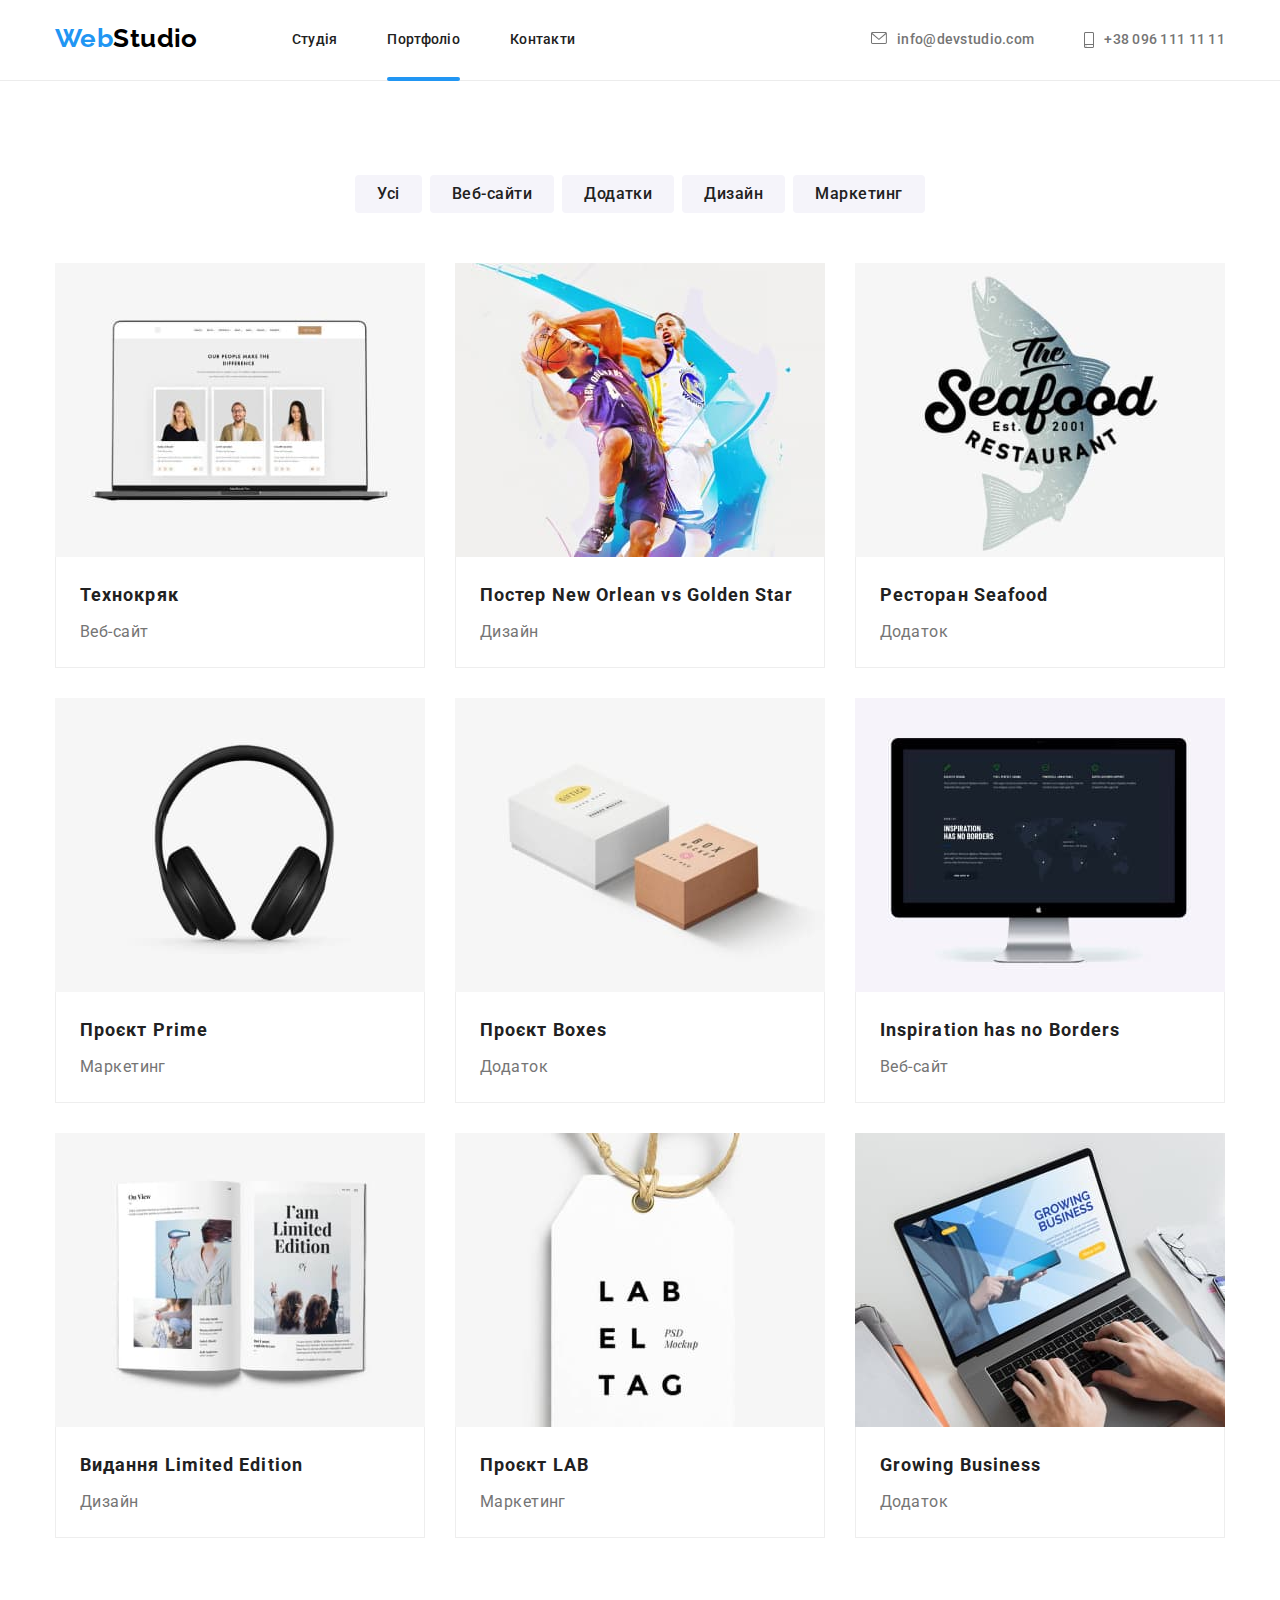
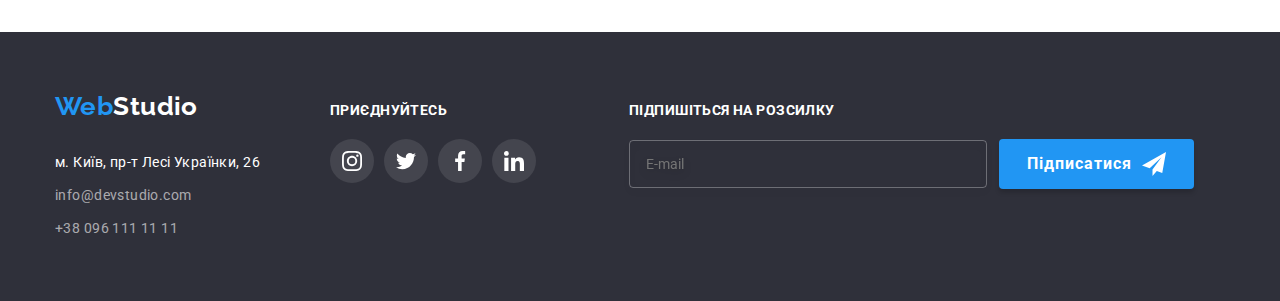
==== portfolio.html @ 13c7e6a7 "clone files from previous homework" ====
<!DOCTYPE html>
<html lang="uk">

<head>
	<meta charset="UTF-8" />
	<meta http-equiv="X-UA-Compatible" content="IE=edge" />
	<meta name="viewport" content="width=device-width, initial-scale=1.0" />
	<title>Портфоліо</title>
	<link rel="stylesheet" href="./css/main.min.css" />
</head>

<body>
	<header class="header__section">
		<div class="conteiner header__conteiner">
			<nav class="header__nav">
				<a class="logo" href="./index.html">Web<span class="logo--black">Studio</span></a>
				<ul class="header__menu">
					<li class="header__item"><a class="link header__link" href="./index.html">Студія</a></li>
					<li class="header__item"><a class="link header__link current" href="./portfolio.html">Портфоліо</a>
					</li>
					<li class="header__item"><a class="link header__link" href="">Контакти</a></li>
				</ul>
			</nav>
			<ul class="contacts">
				<li class="contacts__item">
					<a href="mailto:info@devstudio.com" class="link contacts__link">
						<svg class="contacts__icons" width="16" height="12">
							<use href="./images/icons.svg#mail"></use>
						</svg>
						<span>info@devstudio.com</span>
					</a>
				</li>
				<li class="contacts__item">
					<a href="tel:+380961111111" class="link contacts__link">
						<svg class="contacts__icons" width="10" height="16">
							<use href="./images/icons.svg#smartphone"></use>
						</svg>
						<span>+38 096 111 11 11</span>
					</a>
				</li>
			</ul>
		</div>
	</header>
	<main>
		<section class="section projects__section">
			<div class="conteiner">
				<h1 class="visually-hidden">Наші проєкти</h1>
				<ul class="projects__filter">
					<li><button class="projects__button" type="button">Усі</button></li>
					<li><button class="projects__button" type="button">Веб-сайти</button></li>
					<li><button class="projects__button" type="button">Додатки</button></li>
					<li><button class="projects__button" type="button">Дизайн</button></li>
					<li><button class="projects__button" type="button">Маркетинг</button></li>
				</ul>
				<ul class="projects__list">
					<Li class="projects__item">
						<a href="" class="link">
							<div class="projects__wrapper">
								<img src="./images/project1-s.jpg" alt="Технокряк" width="370">
								<p class="projects__description">
									Ресурс пропонує комплексні пропозиції з різним рівнем функціоналу та сервісів. Все
									це дозволить відвідувачу отримати
									вичерпні відомості про компанію чи приватну особу.
								</p>
							</div>
							<div class="projects__name">
								<h2 class="projects__header link">Технокряк</h2>
								<p class="projects__desc">
									Веб-сайт
								</p>
							</div>
						</a>
					</Li>
					<Li class="projects__item">
						<a href="" class="link">
							<div class="projects__wrapper">
								<img src="./images/project2-s.jpg" alt="Постер New Orlean vs Golden Star" width="370">
								<p class="projects__description">
									Ресурс пропонує комплексні пропозиції з різним рівнем функціоналу та сервісів. Все
									це дозволить відвідувачу отримати
									вичерпні відомості про компанію чи приватну особу.
								</p>
							</div>
							<div class="projects__name">
								<h2 class="projects__header link" lang="en-UA">Постер New Orlean vs Golden Star</h2>
								<p class="projects__desc">
									Дизайн
								</p>
							</div>
						</a>
					</Li>
					<Li class="projects__item">
						<a href="" class="link">
							<div class="projects__wrapper">
								<img src="./images/project3-s.jpg" alt="Ресторан Seafood" width="370">
								<p class="projects__description">
									Ресурс пропонує комплексні пропозиції з різним рівнем функціоналу та сервісів. Все
									це дозволить відвідувачу отримати
									вичерпні відомості про компанію чи приватну особу.
								</p>
							</div>

							<div class="projects__name">
								<h2 class="projects__header link" lang="en-UA">Ресторан Seafood</h2>
								<p class="projects__desc">
									Додаток
								</p>
							</div>
						</a>
					</Li>
					<Li class="projects__item">
						<a href="" class="link">
							<div class="projects__wrapper">
								<img src="./images/project4-s.jpg" alt="Проєкт Prime" width="370">
								<p class="projects__description">
									Ресурс пропонує комплексні пропозиції з різним рівнем функціоналу та сервісів. Все
									це дозволить відвідувачу отримати
									вичерпні відомості про компанію чи приватну особу.
								</p>
							</div>

							<div class="projects__name">
								<h2 class="projects__header link" lang="en-UA">Проєкт Prime</h2>
								<p class="projects__desc">
									Маркетинг
								</p>
							</div>
						</a>
					</Li>
					<Li class="projects__item">
						<a href="" class="link">
							<div class="projects__wrapper">
								<img src="./images/project5-s.jpg" alt="Проєкт Boxes" width="370">
								<p class="projects__description">
									Ресурс пропонує комплексні пропозиції з різним рівнем функціоналу та сервісів. Все
									це дозволить відвідувачу отримати
									вичерпні відомості про компанію чи приватну особу.
								</p>
							</div>

							<div class="projects__name">
								<h2 class="projects__header link" lang="en-UA">Проєкт Boxes</h2>
								<p class="projects__desc">
									Додаток
								</p>
							</div>
						</a>
					</Li>
					<Li class="projects__item">
						<a href="" class="link">
							<div class="projects__wrapper">
								<img src="./images/project6-s.jpg" alt="Inspiration has no Borders" width="370">
								<p class="projects__description">
									Ресурс пропонує комплексні пропозиції з різним рівнем функціоналу та сервісів. Все
									це дозволить відвідувачу отримати
									вичерпні відомості про компанію чи приватну особу.
								</p>
							</div>

							<div class="projects__name">
								<h2 class="projects__header link" lang="en">Inspiration has no Borders</h2>
								<p class="projects__desc">
									Веб-сайт
								</p>
							</div>
						</a>
					</Li>
					<Li class="projects__item">
						<a href="" class="link">
							<div class="projects__wrapper">
								<img src="./images/project7-s.jpg" alt="Видання Limited Edition" width="370">
								<p class="projects__description">
									Ресурс пропонує комплексні пропозиції з різним рівнем функціоналу та сервісів. Все
									це дозволить відвідувачу отримати
									вичерпні відомості про компанію чи приватну особу.
								</p>
							</div>

							<div class="projects__name">
								<h2 class="projects__header link" lang="en-UA">Видання Limited Edition</h2>
								<p class="projects__desc">
									Дизайн
								</p>
							</div>
						</a>
					</Li>
					<Li class="projects__item">
						<a href="" class="link">
							<div class="projects__wrapper">
								<img src="./images/project8-s.jpg" alt="Проєкт LAB" width="370">
								<p class="projects__description">
									Ресурс пропонує комплексні пропозиції з різним рівнем функціоналу та сервісів. Все
									це дозволить відвідувачу отримати
									вичерпні відомості про компанію чи приватну особу.
								</p>
							</div>

							<div class="projects__name">
								<h2 class="projects__header link" lang="en-UA">Проєкт LAB</h2>
								<p class="projects__desc">
									Маркетинг
								</p>
							</div>
						</a>
					</Li>
					<Li class="projects__item">
						<a href="" class="link">
							<div class="projects__wrapper">
								<img src="./images/project9-s.jpg" alt="Growing Business" width="370">
								<p class="projects__description">
									Ресурс пропонує комплексні пропозиції з різним рівнем функціоналу та сервісів. Все
									це дозволить відвідувачу отримати
									вичерпні відомості про компанію чи приватну особу.
								</p>
							</div>

							<div class="projects__name">
								<h2 class="projects__header link" lang="en">Growing Business</h2>
								<p class="projects__desc">
									Додаток
								</p>
							</div>
						</a>
					</Li>
				</ul>
			</div>
		</section>

	</main>
	<footer class="footer__section">
		<div class="conteiner">
			<div class="footer__container">
				<div class="footer__address">
					<a href="./index.html" class="logo">Web<span class="logo--white">Studio</span></a>
					<address class="address">
						<ul class="address__list">
							<li class="address__item">
								<a href="https://goo.gl/maps/99b2hMeerR9oDbkF6" class="link link--white" target="_blank"
									rel="noopener noreferrer">
									м. Київ, пр-т Лесі Українки, 26
								</a>
							</li>
							<li class="address__item"><a href="mailto:info@devstudio.com"
									class="link link--grey">info@devstudio.com</a></li>
							<li class="address__item"><a href="tel:+380961111111" class="link link--grey">+38 096 111
									11 11</a>
							</li>
						</ul>
					</address>
				</div>
				<div class="social">
					<p class="social__title">
						Приєднуйтесь
					</p>
					<ul class="social__list">
						<li>
							<a class="social__links--footer" href="https://www.instagram.com/" target="_blank"
								rel="noopener noreferrer" aria-label="instagram">
								<svg class="social__icons" width="20" height="20">
									<use href="./images/icons.svg#instagram"></use>
								</svg>
							</a>
						</li>
						<li>
							<a class="social__links--footer" href="https://www.twitter.com/" target="_blank"
								rel="noopener noreferrer" aria-label="twitter">
								<svg class="social__icons" width="20" height="20">
									<use href="./images/icons.svg#twitter"></use>
								</svg>
							</a>
						</li>
						<li>
							<a class="social__links--footer" href="https://www.facebook.com/" target="_blank"
								rel="noopener noreferrer" aria-label="facebook">
								<svg class="social__icons" width="20" height="20">
									<use href="./images/icons.svg#facebook"></use>
								</svg>
							</a>
						</li>
						<li>
							<a class="social__links--footer" href="https://www.linkedin.com/" target="_blank"
								rel="noopener noreferrer" aria-label="linkedin">
								<svg class="social__icons" width="20" height="20">
									<use href="./images/icons.svg#linkedin"></use>
								</svg>
							</a>
						</li>
					</ul>
				</div>
				<div class="subscribe">
					<p class="subscribe__tittle">
						Підпишіться на розсилку
					</p>
					<form class="subscribe__form">
						<input class="subscribe__input" type="email" name="footer-mail" id="mail-input"
							placeholder="E-mail">
						<button class="subscribe__button" type="submit">
							Підписатися
							<svg class="subscribe__icon" width="24" height="24">
								<use href="./images/icons.svg#icon-send"></use>
							</svg>
						</button>
					</form>
				</div>
			</div>
		</div>
	</footer>

	<div class="backdrop is-hidden" data-modal>
		<div class="modal">
			<a href="" class="close-button" aria-label="Кнопка Закрити" data-modal-close>
				<svg class="close-icon" width="11px" height="11px">
					<use href="./images/icons.svg#close"></use>
				</svg>
			</a>
			<p class="call-form-header">
				Залиште свої дані, ми вам передзвонимо
			</p>

			<form class="call-form">
				<div class="input-wrap">
					<label class="input-label" for="input-name">Ім'я</label>
					<input class="modal-input" type="text" id="input-name" name="name">
					<svg class="modal-icon" width="18" height="18">
						<use href="./images/icons.svg#icon-m-user"></use>
					</svg>
				</div>
				<div class="input-wrap">
					<label class="input-label" for="input-phone">Телефон</label>
					<input class="modal-input" type="tel" id="input-phone" name="phone">
					<svg class="modal-icon" width="18" height="18">
						<use href="./images/icons.svg#icon-m-phone"></use>
					</svg>
				</div>
				<div class="input-wrap">
					<label class="input-label" for="input-mail">Пошта</label>
					<input class="modal-input" type="email" id="input-mail" name="mail">
					<svg class="modal-icon" width="18" height="18">
						<use href="./images/icons.svg#icon-m-mail"></use>
					</svg>
				</div>
				<label class="input-label" for="text-comment">Коментар</label>
				<textarea class="modal-textarea" id="text-comment" name="comment"
					placeholder="Введіть текст"></textarea>
				<div class="check-wrapper">
					<label for="modal-check" class="check-label">
						<input class="base-checkbox visually-hidden" type="checkbox" name="modal-check"
							id="modal-check">
						<span class="new-checkbox">
							<svg class="checkbox-icon" width="11" height="8">
								<use href="./images/icons.svg#icon-m-check"></use>
							</svg>
						</span>
						<span class="text-agree">Погоджуюся з розсилкою та приймаю</span>
					</label>
					<a href="#" class="link-to-agreement">Умови договору</a>
				</div>
				<div class="button-wrapper">
					<button class="modal-button" type="submit">Відправити</button>
				</div>
			</form>
		</div>
	</div>
</body>

</html>
---- css/main.min.css ----
@import"https://fonts.googleapis.com/css2?family=Raleway:wght@700&family=Roboto:wght@400;500;700;900&display=swap";:root{--primary-text-color: #757575;--headers-text-color: #212121;--accent-color: #2196f3;--primary-white-color: #ffffff;--back-color: #2f303a;--icon-color: #afb1b8;--animation: cubic-bezier(0.4, 0, 0.2, 1)}/*! modern-normalize v1.1.0 | MIT License | https://github.com/sindresorhus/modern-normalize */*,::after,::before{box-sizing:border-box}html{-moz-tab-size:4;-o-tab-size:4;tab-size:4}html{line-height:1.15;-webkit-text-size-adjust:100%}body{margin:0}body{font-family:system-ui,-apple-system,"Segoe UI",Roboto,Helvetica,Arial,sans-serif,"Apple Color Emoji","Segoe UI Emoji"}hr{height:0;color:inherit}abbr[title]{-webkit-text-decoration:underline dotted;text-decoration:underline dotted}b,strong{font-weight:bolder}code,kbd,pre,samp{font-family:ui-monospace,SFMono-Regular,Consolas,"Liberation Mono",Menlo,monospace;font-size:1em}small{font-size:80%}sub,sup{font-size:75%;line-height:0;position:relative;vertical-align:baseline}sub{bottom:-0.25em}sup{top:-0.5em}table{text-indent:0;border-color:inherit}button,input,optgroup,select,textarea{font-family:inherit;font-size:100%;line-height:1.15;margin:0}button,select{text-transform:none}[type=button],[type=reset],[type=submit],button{-webkit-appearance:button}::-moz-focus-inner{border-style:none;padding:0}:-moz-focusring{outline:1px dotted ButtonText}:-moz-ui-invalid{box-shadow:none}legend{padding:0}progress{vertical-align:baseline}::-webkit-inner-spin-button,::-webkit-outer-spin-button{height:auto}[type=search]{-webkit-appearance:textfield;outline-offset:-2px}::-webkit-search-decoration{-webkit-appearance:none}::-webkit-file-upload-button{-webkit-appearance:button;font:inherit}summary{display:list-item}h1,h2,h3,h4,h5,h6,p{margin:0}ul{margin:0;padding:0;list-style:none}img{display:block;max-width:100;height:auto}body{background-color:var(--primary-white-color);color:var(--headers-text-color);font-family:Roboto,sans-serif;font-weight:400;font-size:14px;line-height:1.14;letter-spacing:.03em}.visually-hidden{position:absolute;white-space:nowrap;width:1px;height:1px;overflow:hidden;border:0;padding:0;clip:rect(0 0 0 0);-webkit-clip-path:inset(50%);clip-path:inset(50%);margin:-1px}.link{text-decoration:none;transition:color 250ms var(--animation)}.link:hover,.link:focus{color:var(--accent-color)}.link--white{color:var(--primary-white-color)}.link--grey{color:rgba(255,255,255,.6)}.conteiner{max-width:1200px;padding-left:15px;padding-right:15px;margin-left:auto;margin-right:auto}.section{padding-top:94px;padding-bottom:94px}.section__header{text-align:center;font-size:36px;font-weight:700;line-height:1.17;margin-bottom:50px}.logo{display:block;color:var(--accent-color);font-family:Raleway,sans-serif;font-size:26px;font-weight:700;text-decoration:none}.logo--black{color:#000}.logo--white{color:var(--primary-white-color)}.projects__button,.call-form__button,.subscribe__button,.hero__button{display:flex;font-family:inherit;font-size:16px;text-align:center;cursor:pointer;border-radius:4px;border:none}.call-form__button,.subscribe__button,.hero__button{color:var(--primary-white-color);background-color:var(--accent-color);box-shadow:0px 4px 4px rgba(0,0,0,.15);font-weight:700;letter-spacing:.06em;line-height:1.88}.hero__button{margin-right:auto;margin-left:auto;margin-top:30px;padding:10px 32px}.subscribe__button{align-items:center;padding:10px 28px;margin-left:12px}.call-form__button{padding:10px 52px;margin-top:30px}.call-form__button:hover,.call-form__button:focus{background-color:#188ce8}.projects__button{background-color:#f5f4fa;color:var(--headers-text-color);font-weight:500;letter-spacing:.03em;line-height:1.6;padding:6px 22px;transition:color 250ms var(--animation),background-color 250ms cubic-bezier(0.4, 0, 0.2, 1),box-shadow 250ms var(--animation)}.projects__button:hover,.projects__button:focus{background-color:var(--accent-color);color:var(--primary-white-color);box-shadow:0px 3px 1px rgba(0,0,0,.1),0px 1px 2px rgba(0,0,0,.08),0px 2px 2px rgba(0,0,0,.12)}.social__list{display:flex;justify-content:center;gap:10px}.social__links--footer,.social__links--team{display:inline-flex;align-items:center;justify-content:center;width:44px;height:44px;border-radius:50%;transition:color 250ms var(--animation),background-color 250ms var(--animation)}.social__links--footer:hover,.social__links--team:hover,.social__links--footer:focus,.social__links--team:focus{color:var(--primary-white-color);background-color:var(--accent-color)}.social__links--team{color:var(--icon-color)}.social__links--footer{background-color:rgba(255,255,255,.1);color:var(--primary-white-color)}.social__icons{fill:currentColor;transition:fill 250ms var(--animation)}.call-form{display:flex;flex-direction:column}.call-form__header{font-size:20px;font-weight:700;text-align:center;margin-bottom:12px}.call-form__textarea{resize:none;height:120px;margin-bottom:20px;padding:12px 16px;border-radius:4px;border:1px solid rgba(33,33,33,.2);outline:rgba(0,0,0,0);transition:border-color 250ms var(--animation)}.call-form__textarea:hover,.call-form__textarea:focus{border-color:var(--accent-color);cursor:pointer}.call-form__textarea::-moz-placeholder{color:rgba(117,117,117,.5);font-size:12px;letter-spacing:.01em}.call-form__textarea:-ms-input-placeholder{color:rgba(117,117,117,.5);font-size:12px;letter-spacing:.01em}.call-form__textarea::placeholder{color:rgba(117,117,117,.5);font-size:12px;letter-spacing:.01em}.call-form__input{height:40px;border-radius:4px;border:1px solid rgba(33,33,33,.2);outline:rgba(0,0,0,0);padding:11px 12px 11px 39px;transition:border-color 250ms var(--animation)}.call-form__input:hover,.call-form__input:focus{border-color:var(--accent-color);cursor:pointer}.call-form__input:hover+.call-form__icon,.call-form__input:focus+.call-form__icon{fill:var(--accent-color)}.call-form__label{margin-bottom:4px;font-size:12px;line-height:1.17;letter-spacing:.01em;color:var(--primary-text-color)}.call-form__wrap{position:relative;display:flex;flex-direction:column;margin-bottom:10px}.call-form__icon{fill:var(--headers-text-color);position:absolute;top:50%;left:12px;pointer-events:none;transition:fill 250ms var(--animation)}.call-form__wrapper,.call-form__check-label{display:flex;align-items:center}.call-form__checkbox{display:inline-flex;justify-content:center;align-items:center;width:16px;height:15px;border:2px solid var(--headers-text-color);border-radius:2px;margin-left:12px;margin-right:7px}.call-form__base-checkbox:checked+.call-form__checkbox{background-color:var(--accent-color);border:rgba(0,0,0,0)}.call-form__checkbox-icon{fill:var(--primary-white-color)}.call-form__button-wrapper{display:flex;justify-content:center}.call-form__text{display:inline-flex;letter-spacing:.03em;color:var(--primary-text-color);margin-top:2px;margin-right:3px}.call-form__link{color:var(--accent-color);text-decoration:none;letter-spacing:.03em;border-bottom:1px solid var(--accent-color);margin-top:3px}.header__section{padding-top:24px;margin-bottom:0;border-bottom:1px solid #ececec}.header__conteiner{display:flex;align-items:center}.header__nav{display:flex}.header__menu{display:flex;margin-left:94px}.header__item{display:block}.header__item:not(:last-child){margin-right:50px}.header__link{display:block;position:relative;padding-bottom:28px;color:var(--headers-text-color);font-weight:500;letter-spacing:.02em;padding-top:8px;padding-bottom:32px}.current::after{content:"";display:block;position:absolute;bottom:-1px;width:100%;height:4px;border-radius:2px;background-color:var(--accent-color)}.contacts{display:flex;margin-left:auto}.contacts__link{color:var(--primary-text-color);font-weight:500;letter-spacing:.02em;padding-top:8px;padding-bottom:32px;display:flex}.contacts__icons{display:block;fill:currentColor;margin-right:10px}.contacts__item:not(:last-child){margin-right:50px}.hero__overlay{max-width:1600px;height:600px;background-image:linear-gradient(to right, rgba(47, 48, 58, 0.4), rgba(47, 48, 58, 0.4)),url(../images/Overlay.jpg);background-position:center;background-repeat:no-repeat;background-color:var(--back-color);padding-top:200px;padding-bottom:200px;margin-right:auto;margin-left:auto}.hero__title{max-width:696px;color:var(--primary-white-color);font-size:44px;font-weight:900;line-height:1.36;letter-spacing:.06em;text-transform:uppercase;text-align:center;margin-right:auto;margin-left:auto}.benefits{display:flex}.benefits__item{max-width:270px}.benefits__item:not(:last-child){margin-right:30px}.benefits__icons{display:flex;width:270px;height:120px;background-color:#f5f4fa;justify-content:center;align-items:center;margin-bottom:30px;border-radius:4px}.benefits__headers{font-size:14px;font-weight:700}.benefits__text{display:block;margin-top:10px;color:var(--primary-text-color);font-weight:400;line-height:1.71}.work__section{padding-top:0}.work__list{display:flex}.work__item:not(:last-child){margin-right:30px}.work__wrapper{position:relative}.work__description{display:flex;align-items:center;justify-content:center;position:absolute;right:0;bottom:0;width:370px;height:70px;background-color:rgba(47,48,58,.8);color:var(--primary-white-color);font-weight:700;letter-spacing:.03em;text-transform:uppercase}.team__section{background-color:#f5f4fa}.team__list{display:flex}.team__items{padding-bottom:30px;background-color:var(--primary-white-color);box-shadow:0px 1px 3px rgba(0,0,0,.12),0px 1px 1px rgba(0,0,0,.14),0px 2px 1px rgba(0,0,0,.2);border-radius:0px 0px 4px 4px}.team__items:not(:last-child){margin-right:30px}.team__foto{margin-bottom:30px}.team__names{display:block;margin-bottom:10px;text-align:center;font-size:16px;font-weight:500;line-height:1.19}.team__roles{display:block;color:var(--primary-text-color);text-align:center;font-size:16px;line-height:1.19;margin-bottom:16px}.clients__list{display:flex;gap:30px;justify-content:center}.clients__link{display:flex;align-items:center;justify-content:center;width:170px;height:92px;color:var(--icon-color);border:1px solid var(--icon-color);border-radius:4px;transition:color 250ms var(--animation),border-color 250ms cubic-bezier(0.4, 0, 0.2, 1)}.clients__link:hover,.clients__link:focus{color:var(--accent-color);border-color:var(--accent-color)}.clients__icon{fill:currentColor;transition:fill 250ms var(--animation)}.footer__section{background-color:var(--back-color);padding-top:60px;padding-bottom:60px;margin-bottom:0}.footer__container{display:flex;align-items:baseline}.footer__address{margin-right:70px}.address{margin-top:30px;font-style:normal;line-height:1.71}.address__item:not(:last-child){margin-bottom:9px}.social__title{color:var(--primary-white-color);font-weight:700;text-transform:uppercase;margin-bottom:20px}.subscribe{margin-left:93px}.subscribe__form{display:flex;align-items:center;justify-content:center}.subscribe__tittle{color:var(--primary-white-color);font-weight:700;letter-spacing:.03em;text-transform:uppercase;margin-bottom:20px}.subscribe__input{color:var(--primary-white-color);background-color:rgba(0,0,0,0);width:358px;padding:15px 16px;border:1px solid rgba(255,255,255,.3);filter:drop-shadow(0px 4px 4px rgba(0, 0, 0, 0.15));border-radius:4px}.subscribe__icon{fill:var(--primary-white-color);margin-left:10px}.projects__desc{color:var(--primary-text-color);font-size:16px;line-height:1.88}.projects__filter{display:flex;gap:8px;justify-content:center;margin-bottom:50px}.projects__list{display:flex;flex-wrap:wrap;gap:30px}.projects__name{border-bottom:1px solid #eee;border-left:1px solid #eee;border-right:1px solid #eee;padding:20px 24px}.projects__header{color:var(--headers-text-color);font-size:18px;font-weight:700;line-height:2;letter-spacing:.06em;margin-bottom:4px}.projects__description{position:absolute;top:0;left:0;width:100%;height:100%;padding:63px 24px;background-color:rgba(33,150,243,.9);color:var(--primary-white-color);font-size:18px;line-height:1.56em;letter-spacing:.03m;transform:translateY(100%);transition:transform 250ms ease}.projects__wrapper{position:relative;overflow:hidden}.projects__item{transition:box-shadow 250ms var(--animation)}.projects__item:hover{box-shadow:0px 1px 1px rgba(0,0,0,.12),0px 4px 4px rgba(0,0,0,.06),1px 4px 6px rgba(0,0,0,.16)}.projects__item:hover .projects__description{transform:translateY(0)}.backdrop{position:fixed;left:0;top:0;bottom:0;right:0;background-color:rgba(0,0,0,.2);opacity:1;visibility:visible;transition:opacity 500ms var(--animation),visibility 500ms var(--animation)}.backdrop.is-hidden{opacity:0;visibility:hidden;pointer-events:none}.modal{position:absolute;top:50%;left:50%;transform:translate(-50%, -50%) scale(1);width:528px;height:581px;padding:40px;background-color:var(--primary-white-color);transition:transform 500ms var(--animation)}.backdrop.is-hidden .modal{transform:translate(-50%, -50%) scale(0.6)}.modal__close-button{position:absolute;top:8px;right:8px;display:flex;align-items:center;justify-content:center;width:30px;height:30px;border-radius:50%;border:1px solid rgba(0,0,0,.1);color:#000;cursor:pointer}.modal__close-button:hover,.modal__close-button:focus{color:var(--accent-color)}.modal__close-icon{fill:currentColor}/*# sourceMappingURL=main.min.css.map */
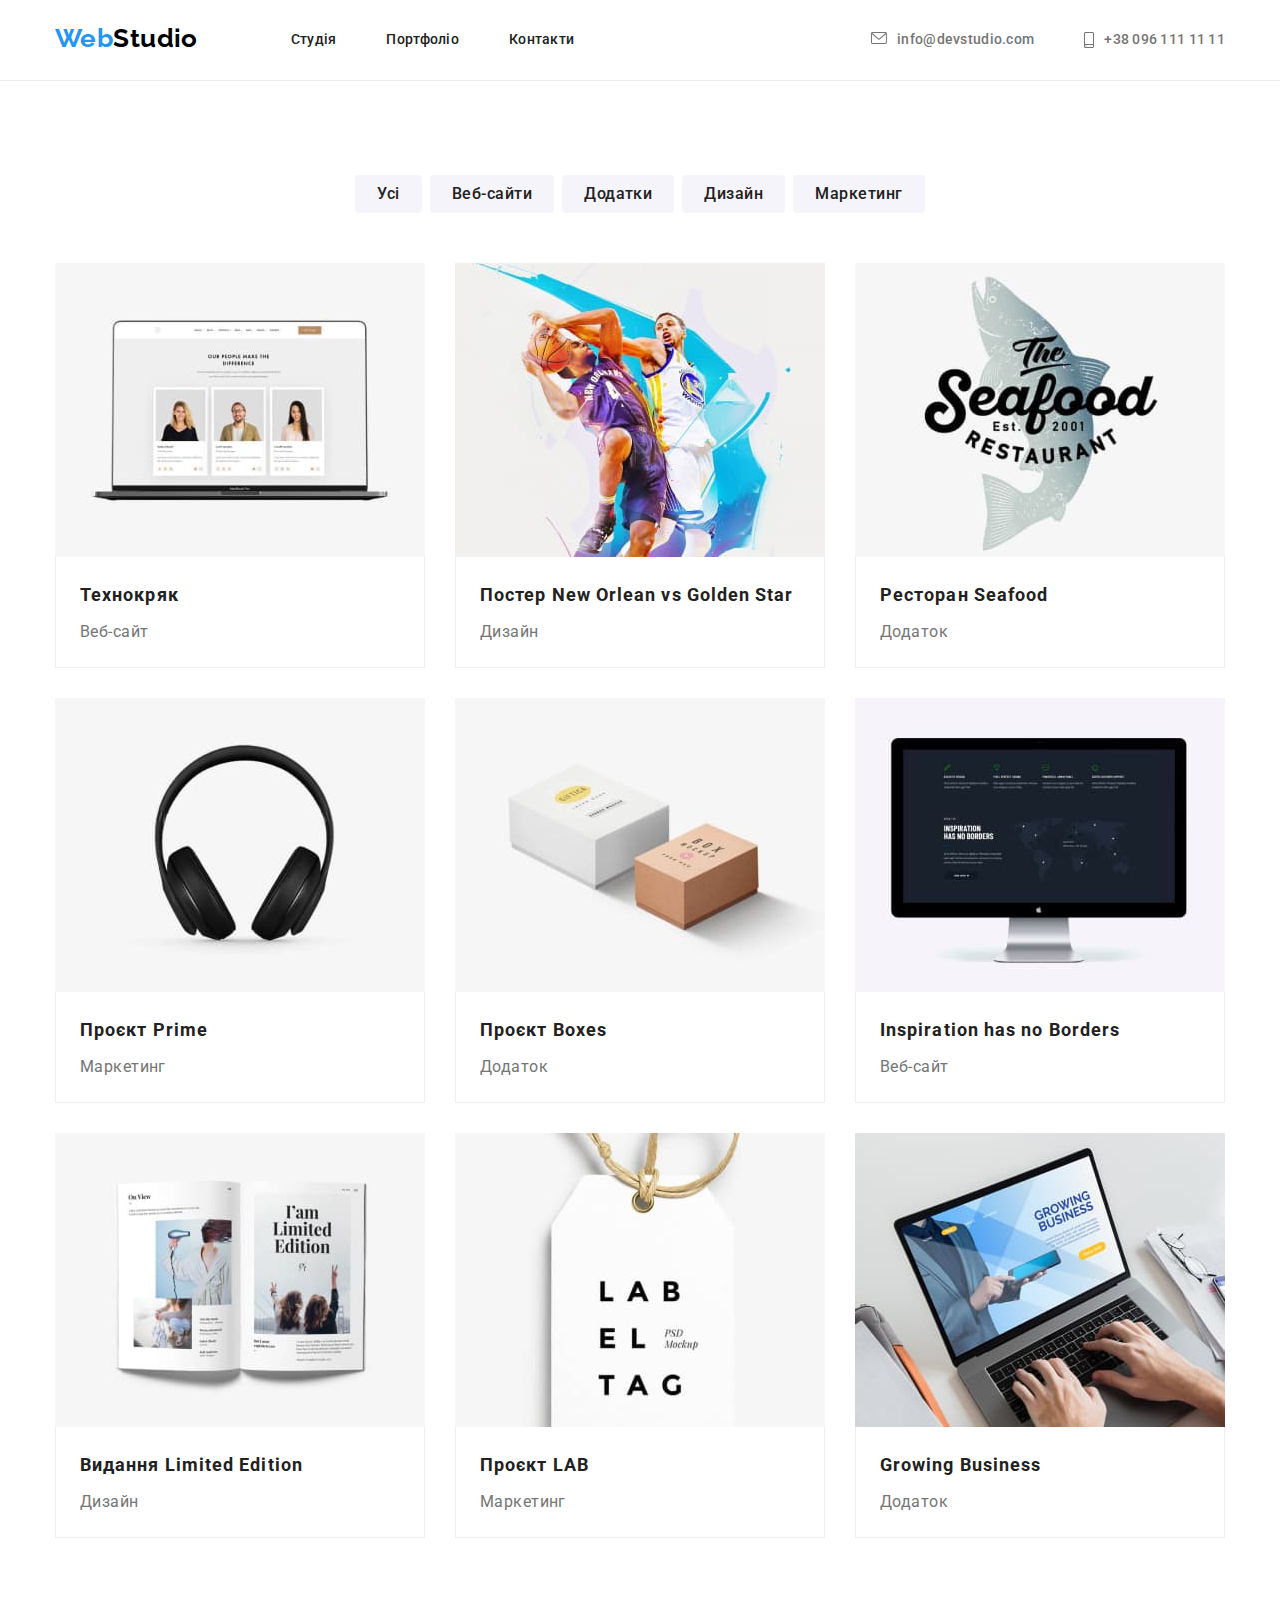
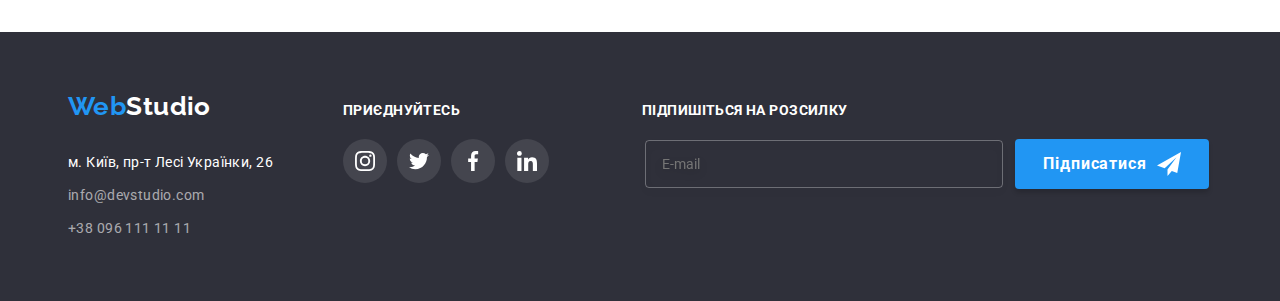
==== commit 8afa7734: "finished projects" ====
--- a/portfolio.html
+++ b/portfolio.html
@@ -46,17 +46,27 @@
 			<div class="conteiner">
 				<h1 class="visually-hidden">Наші проєкти</h1>
 				<ul class="projects__filter">
-					<li><button class="projects__button" type="button">Усі</button></li>
-					<li><button class="projects__button" type="button">Веб-сайти</button></li>
-					<li><button class="projects__button" type="button">Додатки</button></li>
-					<li><button class="projects__button" type="button">Дизайн</button></li>
-					<li><button class="projects__button" type="button">Маркетинг</button></li>
+					<li class="projects__but-item"><button class="projects__button" type="button">Усі</button></li>
+					<li class="projects__but-item"><button class="projects__button" type="button">Веб-сайти</button>
+					</li>
+					<li class="projects__but-item"><button class="projects__button" type="button">Додатки</button></li>
+					<li class="projects__but-item"><button class="projects__button" type="button">Дизайн</button></li>
+					<li class="projects__but-item"><button class="projects__button" type="button">Маркетинг</button>
+					</li>
 				</ul>
 				<ul class="projects__list">
 					<Li class="projects__item">
 						<a href="" class="link">
 							<div class="projects__wrapper">
-								<img src="./images/project1-s.jpg" alt="Технокряк" width="370">
+								<picture>
+									<source srcset="./images/desktop/pr1.jpg 1x, ./images/desktop/pr1@2x.jpg 2x"
+										media="(min-width:1200px)">
+									<source srcset="./images/tablet/pr1.jpg 1x, ./images/tablet/pr1@2x.jpg 2x"
+										media="(min-width:768px)">
+									<source srcset="./images/mobile/pr1.jpg 1x, ./images/mobile/pr1@2x.jpg 2x"
+										media="(min-width:480px)">
+									<img class="projects__foto" src="./images/desktop/pr1.jpg" alt="Технокряк" />
+								</picture>
 								<p class="projects__description">
 									Ресурс пропонує комплексні пропозиції з різним рівнем функціоналу та сервісів. Все
 									це дозволить відвідувачу отримати
@@ -74,7 +84,16 @@
 					<Li class="projects__item">
 						<a href="" class="link">
 							<div class="projects__wrapper">
-								<img src="./images/project2-s.jpg" alt="Постер New Orlean vs Golden Star" width="370">
+								<picture>
+									<source srcset="./images/desktop/pr2.jpg 1x, ./images/desktop/pr2@2x.jpg 2x"
+										media="(min-width:1200px)">
+									<source srcset="./images/tablet/pr2.jpg 1x, ./images/tablet/pr2@2x.jpg 2x"
+										media="(min-width:768px)">
+									<source srcset="./images/mobile/pr2.jpg 1x, ./images/mobile/pr2@2x.jpg 2x"
+										media="(min-width:480px)">
+									<img class="projects__foto" src="./images/desktop/pr2.jpg"
+										alt="Постер New Orlean vs Golden Star" />
+								</picture>
 								<p class="projects__description">
 									Ресурс пропонує комплексні пропозиції з різним рівнем функціоналу та сервісів. Все
 									це дозволить відвідувачу отримати
@@ -92,7 +111,15 @@
 					<Li class="projects__item">
 						<a href="" class="link">
 							<div class="projects__wrapper">
-								<img src="./images/project3-s.jpg" alt="Ресторан Seafood" width="370">
+								<picture>
+									<source srcset="./images/desktop/pr3.jpg 1x, ./images/desktop/p3@2x.jpg 2x"
+										media="(min-width:1200px)">
+									<source srcset="./images/tablet/pr3.jpg 1x, ./images/tablet/pr3@2x.jpg 2x"
+										media="(min-width:768px)">
+									<source srcset="./images/mobile/pr3.jpg 1x, ./images/mobile/pr3@2x.jpg 2x"
+										media="(min-width:480px)">
+									<img class="projects__foto" src="./images/desktop/pr3.jpg" alt="Ресторан Seafood" />
+								</picture>
 								<p class="projects__description">
 									Ресурс пропонує комплексні пропозиції з різним рівнем функціоналу та сервісів. Все
 									це дозволить відвідувачу отримати
@@ -111,7 +138,15 @@
 					<Li class="projects__item">
 						<a href="" class="link">
 							<div class="projects__wrapper">
-								<img src="./images/project4-s.jpg" alt="Проєкт Prime" width="370">
+								<picture>
+									<source srcset="./images/desktop/pr4.jpg 1x, ./images/desktop/p4@2x.jpg 2x"
+										media="(min-width:1200px)">
+									<source srcset="./images/tablet/pr4.jpg 1x, ./images/tablet/pr4@2x.jpg 2x"
+										media="(min-width:768px)">
+									<source srcset="./images/mobile/pr4.jpg 1x, ./images/mobile/pr4@2x.jpg 2x"
+										media="(min-width:480px)">
+									<img class="projects__foto" src="./images/desktop/pr4.jpg" alt="Проєкт Prime" />
+								</picture>
 								<p class="projects__description">
 									Ресурс пропонує комплексні пропозиції з різним рівнем функціоналу та сервісів. Все
 									це дозволить відвідувачу отримати
@@ -130,7 +165,15 @@
 					<Li class="projects__item">
 						<a href="" class="link">
 							<div class="projects__wrapper">
-								<img src="./images/project5-s.jpg" alt="Проєкт Boxes" width="370">
+								<picture>
+									<source srcset="./images/desktop/pr5.jpg 1x, ./images/desktop/p5@2x.jpg 2x"
+										media="(min-width:1200px)">
+									<source srcset="./images/tablet/pr5.jpg 1x, ./images/tablet/pr5@2x.jpg 2x"
+										media="(min-width:768px)">
+									<source srcset="./images/mobile/pr5.jpg 1x, ./images/mobile/pr5@2x.jpg 2x"
+										media="(min-width:480px)">
+									<img class="projects__foto" src="./images/desktop/pr5.jpg" alt="Проєкт Boxes" />
+								</picture>
 								<p class="projects__description">
 									Ресурс пропонує комплексні пропозиції з різним рівнем функціоналу та сервісів. Все
 									це дозволить відвідувачу отримати
@@ -149,7 +192,16 @@
 					<Li class="projects__item">
 						<a href="" class="link">
 							<div class="projects__wrapper">
-								<img src="./images/project6-s.jpg" alt="Inspiration has no Borders" width="370">
+								<picture>
+									<source srcset="./images/desktop/pr6.jpg 1x, ./images/desktop/p6@2x.jpg 2x"
+										media="(min-width:1200px)">
+									<source srcset="./images/tablet/pr6.jpg 1x, ./images/tablet/pr6@2x.jpg 2x"
+										media="(min-width:768px)">
+									<source srcset="./images/mobile/pr6.jpg 1x, ./images/mobile/pr6@2x.jpg 2x"
+										media="(min-width:480px)">
+									<img class="projects__foto" src="./images/desktop/pr6.jpg"
+										alt="Inspiration has no Borders" />
+								</picture>
 								<p class="projects__description">
 									Ресурс пропонує комплексні пропозиції з різним рівнем функціоналу та сервісів. Все
 									це дозволить відвідувачу отримати
@@ -168,7 +220,16 @@
 					<Li class="projects__item">
 						<a href="" class="link">
 							<div class="projects__wrapper">
-								<img src="./images/project7-s.jpg" alt="Видання Limited Edition" width="370">
+								<picture>
+									<source srcset="./images/desktop/pr7.jpg 1x, ./images/desktop/p7@2x.jpg 2x"
+										media="(min-width:1200px)">
+									<source srcset="./images/tablet/pr7.jpg 1x, ./images/tablet/pr7@2x.jpg 2x"
+										media="(min-width:768px)">
+									<source srcset="./images/mobile/pr7.jpg 1x, ./images/mobile/pr7@2x.jpg 2x"
+										media="(min-width:480px)">
+									<img class="projects__foto" src="./images/desktop/pr7.jpg"
+										alt="Видання Limited Edition" />
+								</picture>
 								<p class="projects__description">
 									Ресурс пропонує комплексні пропозиції з різним рівнем функціоналу та сервісів. Все
 									це дозволить відвідувачу отримати
@@ -187,7 +248,15 @@
 					<Li class="projects__item">
 						<a href="" class="link">
 							<div class="projects__wrapper">
-								<img src="./images/project8-s.jpg" alt="Проєкт LAB" width="370">
+								<picture>
+									<source srcset="./images/desktop/pr8.jpg 1x, ./images/desktop/p8@2x.jpg 2x"
+										media="(min-width:1200px)">
+									<source srcset="./images/tablet/pr8.jpg 1x, ./images/tablet/pr8@2x.jpg 2x"
+										media="(min-width:768px)">
+									<source srcset="./images/mobile/pr8.jpg 1x, ./images/mobile/pr8@2x.jpg 2x"
+										media="(min-width:480px)">
+									<img class="projects__foto" src="./images/desktop/pr8.jpg" alt="Проєкт LAB" />
+								</picture>
 								<p class="projects__description">
 									Ресурс пропонує комплексні пропозиції з різним рівнем функціоналу та сервісів. Все
 									це дозволить відвідувачу отримати
@@ -206,7 +275,15 @@
 					<Li class="projects__item">
 						<a href="" class="link">
 							<div class="projects__wrapper">
-								<img src="./images/project9-s.jpg" alt="Growing Business" width="370">
+								<picture>
+									<source srcset="./images/desktop/pr9.jpg 1x, ./images/desktop/p9@2x.jpg 2x"
+										media="(min-width:1200px)">
+									<source srcset="./images/tablet/pr9.jpg 1x, ./images/tablet/pr9@2x.jpg 2x"
+										media="(min-width:768px)">
+									<source srcset="./images/mobile/pr9.jpg 1x, ./images/mobile/pr9@2x.jpg 2x"
+										media="(min-width:480px)">
+									<img class="projects__foto" src="./images/desktop/pr9.jpg" alt="Growing Busines9" />
+								</picture>
 								<p class="projects__description">
 									Ресурс пропонує комплексні пропозиції з різним рівнем функціоналу та сервісів. Все
 									це дозволить відвідувачу отримати
--- a/css/main.min.css
+++ b/css/main.min.css
@@ -1 +1 @@
-@import"https://fonts.googleapis.com/css2?family=Raleway:wght@700&family=Roboto:wght@400;500;700;900&display=swap";:root{--primary-text-color: #757575;--headers-text-color: #212121;--accent-color: #2196f3;--primary-white-color: #ffffff;--back-color: #2f303a;--icon-color: #afb1b8;--animation: cubic-bezier(0.4, 0, 0.2, 1)}/*! modern-normalize v1.1.0 | MIT License | https://github.com/sindresorhus/modern-normalize */*,::after,::before{box-sizing:border-box}html{-moz-tab-size:4;-o-tab-size:4;tab-size:4}html{line-height:1.15;-webkit-text-size-adjust:100%}body{margin:0}body{font-family:system-ui,-apple-system,"Segoe UI",Roboto,Helvetica,Arial,sans-serif,"Apple Color Emoji","Segoe UI Emoji"}hr{height:0;color:inherit}abbr[title]{-webkit-text-decoration:underline dotted;text-decoration:underline dotted}b,strong{font-weight:bolder}code,kbd,pre,samp{font-family:ui-monospace,SFMono-Regular,Consolas,"Liberation Mono",Menlo,monospace;font-size:1em}small{font-size:80%}sub,sup{font-size:75%;line-height:0;position:relative;vertical-align:baseline}sub{bottom:-0.25em}sup{top:-0.5em}table{text-indent:0;border-color:inherit}button,input,optgroup,select,textarea{font-family:inherit;font-size:100%;line-height:1.15;margin:0}button,select{text-transform:none}[type=button],[type=reset],[type=submit],button{-webkit-appearance:button}::-moz-focus-inner{border-style:none;padding:0}:-moz-focusring{outline:1px dotted ButtonText}:-moz-ui-invalid{box-shadow:none}legend{padding:0}progress{vertical-align:baseline}::-webkit-inner-spin-button,::-webkit-outer-spin-button{height:auto}[type=search]{-webkit-appearance:textfield;outline-offset:-2px}::-webkit-search-decoration{-webkit-appearance:none}::-webkit-file-upload-button{-webkit-appearance:button;font:inherit}summary{display:list-item}h1,h2,h3,h4,h5,h6,p{margin:0}ul{margin:0;padding:0;list-style:none}img{display:block;max-width:100;height:auto}body{background-color:var(--primary-white-color);color:var(--headers-text-color);font-family:Roboto,sans-serif;font-weight:400;font-size:14px;line-height:1.14;letter-spacing:.03em}.visually-hidden{position:absolute;white-space:nowrap;width:1px;height:1px;overflow:hidden;border:0;padding:0;clip:rect(0 0 0 0);-webkit-clip-path:inset(50%);clip-path:inset(50%);margin:-1px}.link{text-decoration:none;transition:color 250ms var(--animation)}.link:hover,.link:focus{color:var(--accent-color)}.link--white{color:var(--primary-white-color)}.link--grey{color:rgba(255,255,255,.6)}.conteiner{max-width:1200px;padding-left:15px;padding-right:15px;margin-left:auto;margin-right:auto}.section{padding-top:94px;padding-bottom:94px}.section__header{text-align:center;font-size:36px;font-weight:700;line-height:1.17;margin-bottom:50px}.logo{display:block;color:var(--accent-color);font-family:Raleway,sans-serif;font-size:26px;font-weight:700;text-decoration:none}.logo--black{color:#000}.logo--white{color:var(--primary-white-color)}.projects__button,.call-form__button,.subscribe__button,.hero__button{display:flex;font-family:inherit;font-size:16px;text-align:center;cursor:pointer;border-radius:4px;border:none}.call-form__button,.subscribe__button,.hero__button{color:var(--primary-white-color);background-color:var(--accent-color);box-shadow:0px 4px 4px rgba(0,0,0,.15);font-weight:700;letter-spacing:.06em;line-height:1.88}.hero__button{margin-right:auto;margin-left:auto;margin-top:30px;padding:10px 32px}.subscribe__button{align-items:center;padding:10px 28px;margin-left:12px}.call-form__button{padding:10px 52px;margin-top:30px}.call-form__button:hover,.call-form__button:focus{background-color:#188ce8}.projects__button{background-color:#f5f4fa;color:var(--headers-text-color);font-weight:500;letter-spacing:.03em;line-height:1.6;padding:6px 22px;transition:color 250ms var(--animation),background-color 250ms cubic-bezier(0.4, 0, 0.2, 1),box-shadow 250ms var(--animation)}.projects__button:hover,.projects__button:focus{background-color:var(--accent-color);color:var(--primary-white-color);box-shadow:0px 3px 1px rgba(0,0,0,.1),0px 1px 2px rgba(0,0,0,.08),0px 2px 2px rgba(0,0,0,.12)}.social__list{display:flex;justify-content:center;gap:10px}.social__links--footer,.social__links--team{display:inline-flex;align-items:center;justify-content:center;width:44px;height:44px;border-radius:50%;transition:color 250ms var(--animation),background-color 250ms var(--animation)}.social__links--footer:hover,.social__links--team:hover,.social__links--footer:focus,.social__links--team:focus{color:var(--primary-white-color);background-color:var(--accent-color)}.social__links--team{color:var(--icon-color)}.social__links--footer{background-color:rgba(255,255,255,.1);color:var(--primary-white-color)}.social__icons{fill:currentColor;transition:fill 250ms var(--animation)}.call-form{display:flex;flex-direction:column}.call-form__header{font-size:20px;font-weight:700;text-align:center;margin-bottom:12px}.call-form__textarea{resize:none;height:120px;margin-bottom:20px;padding:12px 16px;border-radius:4px;border:1px solid rgba(33,33,33,.2);outline:rgba(0,0,0,0);transition:border-color 250ms var(--animation)}.call-form__textarea:hover,.call-form__textarea:focus{border-color:var(--accent-color);cursor:pointer}.call-form__textarea::-moz-placeholder{color:rgba(117,117,117,.5);font-size:12px;letter-spacing:.01em}.call-form__textarea:-ms-input-placeholder{color:rgba(117,117,117,.5);font-size:12px;letter-spacing:.01em}.call-form__textarea::placeholder{color:rgba(117,117,117,.5);font-size:12px;letter-spacing:.01em}.call-form__input{height:40px;border-radius:4px;border:1px solid rgba(33,33,33,.2);outline:rgba(0,0,0,0);padding:11px 12px 11px 39px;transition:border-color 250ms var(--animation)}.call-form__input:hover,.call-form__input:focus{border-color:var(--accent-color);cursor:pointer}.call-form__input:hover+.call-form__icon,.call-form__input:focus+.call-form__icon{fill:var(--accent-color)}.call-form__label{margin-bottom:4px;font-size:12px;line-height:1.17;letter-spacing:.01em;color:var(--primary-text-color)}.call-form__wrap{position:relative;display:flex;flex-direction:column;margin-bottom:10px}.call-form__icon{fill:var(--headers-text-color);position:absolute;top:50%;left:12px;pointer-events:none;transition:fill 250ms var(--animation)}.call-form__wrapper,.call-form__check-label{display:flex;align-items:center}.call-form__checkbox{display:inline-flex;justify-content:center;align-items:center;width:16px;height:15px;border:2px solid var(--headers-text-color);border-radius:2px;margin-left:12px;margin-right:7px}.call-form__base-checkbox:checked+.call-form__checkbox{background-color:var(--accent-color);border:rgba(0,0,0,0)}.call-form__checkbox-icon{fill:var(--primary-white-color)}.call-form__button-wrapper{display:flex;justify-content:center}.call-form__text{display:inline-flex;letter-spacing:.03em;color:var(--primary-text-color);margin-top:2px;margin-right:3px}.call-form__link{color:var(--accent-color);text-decoration:none;letter-spacing:.03em;border-bottom:1px solid var(--accent-color);margin-top:3px}.header__section{padding-top:24px;margin-bottom:0;border-bottom:1px solid #ececec}.header__conteiner{display:flex;align-items:center}.header__nav{display:flex}.header__menu{display:flex;margin-left:94px}.header__item{display:block}.header__item:not(:last-child){margin-right:50px}.header__link{display:block;position:relative;padding-bottom:28px;color:var(--headers-text-color);font-weight:500;letter-spacing:.02em;padding-top:8px;padding-bottom:32px}.current::after{content:"";display:block;position:absolute;bottom:-1px;width:100%;height:4px;border-radius:2px;background-color:var(--accent-color)}.contacts{display:flex;margin-left:auto}.contacts__link{color:var(--primary-text-color);font-weight:500;letter-spacing:.02em;padding-top:8px;padding-bottom:32px;display:flex}.contacts__icons{display:block;fill:currentColor;margin-right:10px}.contacts__item:not(:last-child){margin-right:50px}.hero__overlay{max-width:1600px;height:600px;background-image:linear-gradient(to right, rgba(47, 48, 58, 0.4), rgba(47, 48, 58, 0.4)),url(../images/Overlay.jpg);background-position:center;background-repeat:no-repeat;background-color:var(--back-color);padding-top:200px;padding-bottom:200px;margin-right:auto;margin-left:auto}.hero__title{max-width:696px;color:var(--primary-white-color);font-size:44px;font-weight:900;line-height:1.36;letter-spacing:.06em;text-transform:uppercase;text-align:center;margin-right:auto;margin-left:auto}.benefits{display:flex}.benefits__item{max-width:270px}.benefits__item:not(:last-child){margin-right:30px}.benefits__icons{display:flex;width:270px;height:120px;background-color:#f5f4fa;justify-content:center;align-items:center;margin-bottom:30px;border-radius:4px}.benefits__headers{font-size:14px;font-weight:700}.benefits__text{display:block;margin-top:10px;color:var(--primary-text-color);font-weight:400;line-height:1.71}.work__section{padding-top:0}.work__list{display:flex}.work__item:not(:last-child){margin-right:30px}.work__wrapper{position:relative}.work__description{display:flex;align-items:center;justify-content:center;position:absolute;right:0;bottom:0;width:370px;height:70px;background-color:rgba(47,48,58,.8);color:var(--primary-white-color);font-weight:700;letter-spacing:.03em;text-transform:uppercase}.team__section{background-color:#f5f4fa}.team__list{display:flex}.team__items{padding-bottom:30px;background-color:var(--primary-white-color);box-shadow:0px 1px 3px rgba(0,0,0,.12),0px 1px 1px rgba(0,0,0,.14),0px 2px 1px rgba(0,0,0,.2);border-radius:0px 0px 4px 4px}.team__items:not(:last-child){margin-right:30px}.team__foto{margin-bottom:30px}.team__names{display:block;margin-bottom:10px;text-align:center;font-size:16px;font-weight:500;line-height:1.19}.team__roles{display:block;color:var(--primary-text-color);text-align:center;font-size:16px;line-height:1.19;margin-bottom:16px}.clients__list{display:flex;gap:30px;justify-content:center}.clients__link{display:flex;align-items:center;justify-content:center;width:170px;height:92px;color:var(--icon-color);border:1px solid var(--icon-color);border-radius:4px;transition:color 250ms var(--animation),border-color 250ms cubic-bezier(0.4, 0, 0.2, 1)}.clients__link:hover,.clients__link:focus{color:var(--accent-color);border-color:var(--accent-color)}.clients__icon{fill:currentColor;transition:fill 250ms var(--animation)}.footer__section{background-color:var(--back-color);padding-top:60px;padding-bottom:60px;margin-bottom:0}.footer__container{display:flex;align-items:baseline}.footer__address{margin-right:70px}.address{margin-top:30px;font-style:normal;line-height:1.71}.address__item:not(:last-child){margin-bottom:9px}.social__title{color:var(--primary-white-color);font-weight:700;text-transform:uppercase;margin-bottom:20px}.subscribe{margin-left:93px}.subscribe__form{display:flex;align-items:center;justify-content:center}.subscribe__tittle{color:var(--primary-white-color);font-weight:700;letter-spacing:.03em;text-transform:uppercase;margin-bottom:20px}.subscribe__input{color:var(--primary-white-color);background-color:rgba(0,0,0,0);width:358px;padding:15px 16px;border:1px solid rgba(255,255,255,.3);filter:drop-shadow(0px 4px 4px rgba(0, 0, 0, 0.15));border-radius:4px}.subscribe__icon{fill:var(--primary-white-color);margin-left:10px}.projects__desc{color:var(--primary-text-color);font-size:16px;line-height:1.88}.projects__filter{display:flex;gap:8px;justify-content:center;margin-bottom:50px}.projects__list{display:flex;flex-wrap:wrap;gap:30px}.projects__name{border-bottom:1px solid #eee;border-left:1px solid #eee;border-right:1px solid #eee;padding:20px 24px}.projects__header{color:var(--headers-text-color);font-size:18px;font-weight:700;line-height:2;letter-spacing:.06em;margin-bottom:4px}.projects__description{position:absolute;top:0;left:0;width:100%;height:100%;padding:63px 24px;background-color:rgba(33,150,243,.9);color:var(--primary-white-color);font-size:18px;line-height:1.56em;letter-spacing:.03m;transform:translateY(100%);transition:transform 250ms ease}.projects__wrapper{position:relative;overflow:hidden}.projects__item{transition:box-shadow 250ms var(--animation)}.projects__item:hover{box-shadow:0px 1px 1px rgba(0,0,0,.12),0px 4px 4px rgba(0,0,0,.06),1px 4px 6px rgba(0,0,0,.16)}.projects__item:hover .projects__description{transform:translateY(0)}.backdrop{position:fixed;left:0;top:0;bottom:0;right:0;background-color:rgba(0,0,0,.2);opacity:1;visibility:visible;transition:opacity 500ms var(--animation),visibility 500ms var(--animation)}.backdrop.is-hidden{opacity:0;visibility:hidden;pointer-events:none}.modal{position:absolute;top:50%;left:50%;transform:translate(-50%, -50%) scale(1);width:528px;height:581px;padding:40px;background-color:var(--primary-white-color);transition:transform 500ms var(--animation)}.backdrop.is-hidden .modal{transform:translate(-50%, -50%) scale(0.6)}.modal__close-button{position:absolute;top:8px;right:8px;display:flex;align-items:center;justify-content:center;width:30px;height:30px;border-radius:50%;border:1px solid rgba(0,0,0,.1);color:#000;cursor:pointer}.modal__close-button:hover,.modal__close-button:focus{color:var(--accent-color)}.modal__close-icon{fill:currentColor}/*# sourceMappingURL=main.min.css.map */+@import"https://fonts.googleapis.com/css2?family=Raleway:wght@700&family=Roboto:wght@400;500;700;900&display=swap";:root{--primary-text-color: #757575;--headers-text-color: #212121;--accent-color: #2196f3;--primary-white-color: #ffffff;--back-color: #2f303a;--icon-color: #afb1b8;--animation: cubic-bezier(0.4, 0, 0.2, 1)}/*! modern-normalize v1.1.0 | MIT License | https://github.com/sindresorhus/modern-normalize */*,::after,::before{box-sizing:border-box}html{-moz-tab-size:4;-o-tab-size:4;tab-size:4}html{line-height:1.15;-webkit-text-size-adjust:100%}body{margin:0}body{font-family:system-ui,-apple-system,"Segoe UI",Roboto,Helvetica,Arial,sans-serif,"Apple Color Emoji","Segoe UI Emoji"}hr{height:0;color:inherit}abbr[title]{-webkit-text-decoration:underline dotted;text-decoration:underline dotted}b,strong{font-weight:bolder}code,kbd,pre,samp{font-family:ui-monospace,SFMono-Regular,Consolas,"Liberation Mono",Menlo,monospace;font-size:1em}small{font-size:80%}sub,sup{font-size:75%;line-height:0;position:relative;vertical-align:baseline}sub{bottom:-0.25em}sup{top:-0.5em}table{text-indent:0;border-color:inherit}button,input,optgroup,select,textarea{font-family:inherit;font-size:100%;line-height:1.15;margin:0}button,select{text-transform:none}[type=button],[type=reset],[type=submit],button{-webkit-appearance:button}::-moz-focus-inner{border-style:none;padding:0}:-moz-focusring{outline:1px dotted ButtonText}:-moz-ui-invalid{box-shadow:none}legend{padding:0}progress{vertical-align:baseline}::-webkit-inner-spin-button,::-webkit-outer-spin-button{height:auto}[type=search]{-webkit-appearance:textfield;outline-offset:-2px}::-webkit-search-decoration{-webkit-appearance:none}::-webkit-file-upload-button{-webkit-appearance:button;font:inherit}summary{display:list-item}h1,h2,h3,h4,h5,h6,p{margin:0}ul{margin:0;padding:0;list-style:none}img{display:block;max-width:100;height:auto}body{background-color:var(--primary-white-color);color:var(--headers-text-color);font-family:Roboto,sans-serif;font-weight:400;font-size:14px;line-height:1.14;letter-spacing:.03em}.visually-hidden{position:absolute;white-space:nowrap;width:1px;height:1px;overflow:hidden;border:0;padding:0;clip:rect(0 0 0 0);-webkit-clip-path:inset(50%);clip-path:inset(50%);margin:-1px}.link{text-decoration:none;transition:color 250ms var(--animation)}.link:hover,.link:focus{color:var(--accent-color)}.link--white{color:var(--primary-white-color)}.link--grey{color:rgba(255,255,255,.6)}.conteiner{padding-left:15px;padding-right:15px;margin-left:auto;margin-right:auto}@media screen and (min-width: 479.98px)and (max-width: 767.98px){.conteiner{max-width:480px}}@media screen and (min-width: 767.98px)and (max-width: 1199.98px){.conteiner{max-width:768px}}@media screen and (min-width: 1199.98px){.conteiner{max-width:1200px}}.section{padding-top:60px;padding-bottom:60px}@media screen and (min-width: 1199.98px){.section{padding-top:94px;padding-bottom:94px}}.section__header{text-align:center;font-size:28px;font-weight:700;line-height:1.17;margin-bottom:50px}@media screen and (min-width: 1199.98px){.section__header{font-size:36px}}.logo{display:block;color:var(--accent-color);font-family:Raleway,sans-serif;font-size:24px;font-weight:700;text-decoration:none}@media screen and (min-width: 1199.98px){.logo{font-size:26px}}.logo--black{color:#000}.logo--white{color:var(--primary-white-color)}.projects__button,.call-form__button,.subscribe__button,.hero__button{display:flex;font-family:inherit;font-size:16px;text-align:center;cursor:pointer;border-radius:4px;border:none}.call-form__button,.subscribe__button,.hero__button{color:var(--primary-white-color);background-color:var(--accent-color);box-shadow:0px 4px 4px rgba(0,0,0,.15);font-weight:700;letter-spacing:.06em;line-height:1.88}.hero__button{margin-right:auto;margin-left:auto;margin-top:30px;padding:10px 32px}.subscribe__button{align-items:center;padding:10px 28px;margin-left:12px}.call-form__button{padding:10px 52px;margin-top:30px}.call-form__button:hover,.call-form__button:focus{background-color:#188ce8}.projects__button{background-color:#f5f4fa;color:var(--headers-text-color);font-weight:500;letter-spacing:.03em;line-height:1.6;padding:6px 22px;transition:color 250ms var(--animation),background-color 250ms cubic-bezier(0.4, 0, 0.2, 1),box-shadow 250ms var(--animation)}.projects__button:hover,.projects__button:focus{background-color:var(--accent-color);color:var(--primary-white-color);box-shadow:0px 3px 1px rgba(0,0,0,.1),0px 1px 2px rgba(0,0,0,.08),0px 2px 2px rgba(0,0,0,.12)}.social__list{display:flex;justify-content:center;gap:10px}.social__links--footer,.social__links--team{display:inline-flex;align-items:center;justify-content:center;width:44px;height:44px;border-radius:50%;transition:color 250ms var(--animation),background-color 250ms var(--animation)}.social__links--footer:hover,.social__links--team:hover,.social__links--footer:focus,.social__links--team:focus{color:var(--primary-white-color);background-color:var(--accent-color)}.social__links--team{color:var(--icon-color)}.social__links--footer{background-color:rgba(255,255,255,.1);color:var(--primary-white-color)}.social__icons{fill:currentColor;transition:fill 250ms var(--animation)}.call-form{display:flex;flex-direction:column}.call-form__header{font-size:20px;font-weight:700;text-align:center;margin-bottom:12px}.call-form__textarea{resize:none;height:120px;margin-bottom:20px;padding:12px 16px;border-radius:4px;border:1px solid rgba(33,33,33,.2);outline:rgba(0,0,0,0);transition:border-color 250ms var(--animation)}.call-form__textarea:hover,.call-form__textarea:focus{border-color:var(--accent-color);cursor:pointer}.call-form__textarea::-moz-placeholder{color:rgba(117,117,117,.5);font-size:12px;letter-spacing:.01em}.call-form__textarea:-ms-input-placeholder{color:rgba(117,117,117,.5);font-size:12px;letter-spacing:.01em}.call-form__textarea::placeholder{color:rgba(117,117,117,.5);font-size:12px;letter-spacing:.01em}.call-form__input{height:40px;border-radius:4px;border:1px solid rgba(33,33,33,.2);outline:rgba(0,0,0,0);padding:11px 12px 11px 39px;transition:border-color 250ms var(--animation)}.call-form__input:hover,.call-form__input:focus{border-color:var(--accent-color);cursor:pointer}.call-form__input:hover+.call-form__icon,.call-form__input:focus+.call-form__icon{fill:var(--accent-color)}.call-form__label{margin-bottom:4px;font-size:12px;line-height:1.17;letter-spacing:.01em;color:var(--primary-text-color)}.call-form__wrap{position:relative;display:flex;flex-direction:column;margin-bottom:10px}.call-form__icon{fill:var(--headers-text-color);position:absolute;top:50%;left:12px;pointer-events:none;transition:fill 250ms var(--animation)}.call-form__wrapper,.call-form__check-label{display:flex;align-items:center}.call-form__checkbox{display:inline-flex;justify-content:center;align-items:center;width:16px;height:15px;border:2px solid var(--headers-text-color);border-radius:2px;margin-left:12px;margin-right:7px}.call-form__base-checkbox:checked+.call-form__checkbox{background-color:var(--accent-color);border:rgba(0,0,0,0)}.call-form__checkbox-icon{fill:var(--primary-white-color)}.call-form__button-wrapper{display:flex;justify-content:center}.call-form__text{display:inline-flex;letter-spacing:.03em;color:var(--primary-text-color);margin-top:2px;margin-right:3px}.call-form__link{color:var(--accent-color);text-decoration:none;letter-spacing:.03em;border-bottom:1px solid var(--accent-color);margin-top:3px}.mobile-menu{display:none;position:absolute;width:100vw;height:100vw;background-color:#fff;top:0px;left:0px;right:0px;bottom:0px}@media screen and (min-width: 767.98px){.mobile-menu{display:none}}.mobile-menu__item{margin-bottom:32px}.mobile-menu__link{color:var(--headers-text-color);font-size:40px;font-weight:500;line-height:1.17;letter-spacing:.02em}.header__section{margin-bottom:0;border-bottom:1px solid #ececec}@media screen and (min-width: 767.98px){.header__section{padding-top:24px}}.header__conteiner{display:flex;align-items:center;justify-content:space-between}.header__nav{display:flex}@media screen and (max-width: 767.98px){.header__nav{position:relative}}.header__button{display:flex;align-items:center;background-color:var(--primary-white-color);border:none;margin-left:auto}@media screen and (min-width: 767.98px){.header__button{display:none}}.header__menu-icon{fill:var(--headers-text-color)}@media screen and (max-width: 767.98px){.header__menu{display:none;position:absolute;width:100%;height:100%;top:0px;right:0px}}@media screen and (min-width: 767.98px){.header__menu{display:flex;margin-left:88px}}@media screen and (min-width: 1199.98px){.header__menu{display:flex;margin-left:93px}}@media screen and (min-width: 767.98px)and (max-width: 1199.98px){.header__menu{margin-right:90px}}.header__item{display:block}@media screen and (min-width: 767.98px){.header__item:not(:last-child){margin-right:50px}}.header__link{display:block;position:relative;color:var(--headers-text-color);font-weight:500;letter-spacing:.02em;padding-top:8px;padding-bottom:32px}@media screen and (max-width: 767.98px){.header__link{background-color:#fff;padding-top:0px;font-size:40px}}.contacts{display:none}@media screen and (min-width: 767.98px){.contacts{display:flex;margin-left:auto}}@media screen and (min-width: 767.98px)and (max-width: 1199.98px){.contacts{flex-direction:column;gap:10px}}.contacts__link{color:var(--primary-text-color);font-weight:500;letter-spacing:.02em;display:flex}@media screen and (min-width: 1199.98px){.contacts__link{padding-top:8px;padding-bottom:32px}}.contacts__icons{display:block;fill:currentColor;margin-right:10px}.contacts__item:not(:last-child){margin-right:50px}.hero__overlay{padding-top:118px;padding-bottom:118px;height:400px;background-position:center;background-repeat:no-repeat;background-color:var(--back-color);margin-right:auto;margin-left:auto}@media screen and (min-width: 768.98px){.hero__overlay{max-width:1600px;height:600px;padding-top:200px;padding-bottom:200px;background-image:linear-gradient(to right, rgba(47, 48, 58, 0.4), rgba(47, 48, 58, 0.4)),url("../images/desktop/overlay.jpg")}}@media screen and (min-width: 768.98px)and (min-device-pixel-ratio: 2),screen and (min-width: 768.98px)and (-webkit-min-device-pixel-ratio: 2),screen and (min-width: 768.98px)and (min-resolution: 192dpi),screen and (min-width: 768.98px)and (min-resolution: 2dppx){.hero__overlay{background-image:url("../images/desktop/overlay@2x.jpg")}}@media screen and (min-width: 480.98px)and (max-width: 768px){.hero__overlay{max-width:768px;background-image:linear-gradient(to right, rgba(47, 48, 58, 0.4), rgba(47, 48, 58, 0.4)),url("../images/tablet/overlay.jpg")}}@media screen and (min-width: 480.98px)and (max-width: 768px)and (min-device-pixel-ratio: 2),screen and (min-width: 480.98px)and (max-width: 768px)and (-webkit-min-device-pixel-ratio: 2),screen and (min-width: 480.98px)and (max-width: 768px)and (min-resolution: 192dpi),screen and (min-width: 480.98px)and (max-width: 768px)and (min-resolution: 2dppx){.hero__overlay{background-image:url("../images/tablet/overlay@2x.jpg")}}@media screen and (max-width: 480.98px){.hero__overlay{max-width:480px;background-image:linear-gradient(to right, rgba(47, 48, 58, 0.4), rgba(47, 48, 58, 0.4)),url("../images/mobile/overlay.jpg")}}@media screen and (max-width: 480.98px)and (min-device-pixel-ratio: 2),screen and (max-width: 480.98px)and (-webkit-min-device-pixel-ratio: 2),screen and (max-width: 480.98px)and (min-resolution: 192dpi),screen and (max-width: 480.98px)and (min-resolution: 2dppx){.hero__overlay{background-image:url("../images/mobile/overlay@2x.jpg")}}.hero__title{color:var(--primary-white-color);font-size:26px;font-weight:900;line-height:1.61;max-width:360px;letter-spacing:.06em;text-transform:uppercase;text-align:center;margin-right:auto;margin-left:auto}@media screen and (min-width: 1199.98px){.hero__title{max-width:696px;font-size:44px;line-height:1.36}}@media screen and (min-width: 767.98px){.benefits{display:flex}}@media screen and (min-width: 479.98px)and (max-width: 1199.98px){.benefits{display:flex;justify-content:center;flex-wrap:wrap;gap:30px}}.benefits__item{margin-bottom:30px}@media screen and (min-width: 1199.98px){.benefits__item{max-width:270px;margin-bottom:0px}.benefits__item:not(:last-child){margin-right:30px}}@media screen and (min-width: 479.98px)and (max-width: 767.98px){.benefits__item{margin:0px}}@media screen and (min-width: 767.98px)and (max-width: 1199.98px){.benefits__item{width:calc((100% - 30px)/2)}}.benefits__icons{display:flex;justify-content:center;align-items:center;height:120px;margin-bottom:30px;background-color:#f5f4fa;border-radius:4px}@media screen and (min-width: 1199.98px){.benefits__icons{width:270px}}.benefits__headers{font-size:14px;font-weight:700;text-align:center}@media screen and (min-width: 767.98px){.benefits__headers{text-align:left}}.benefits__text{display:block;margin-top:10px;color:var(--primary-text-color);font-weight:400;line-height:1.71}.work__section{display:none}@media screen and (min-width: 1199.98px){.work__section{display:block;padding-top:0}}.work__list{display:flex}.work__item:not(:last-child){margin-right:30px}.work__wrapper{position:relative}.work__description{display:flex;align-items:center;justify-content:center;position:absolute;right:0;bottom:0;width:370px;height:70px;background-color:rgba(47,48,58,.8);color:var(--primary-white-color);font-weight:700;letter-spacing:.03em;text-transform:uppercase}.team__section{background-color:#f5f4fa}@media screen and (min-width: 767.98px){.team__list{display:flex}}@media screen and (min-width: 767.98px)and (max-width: 1199.98px){.team__list{flex-wrap:wrap;gap:30px}}.team__items{background-color:var(--primary-white-color);margin-bottom:30px;padding-bottom:24px;box-shadow:0px 1px 3px rgba(0,0,0,.12),0px 1px 1px rgba(0,0,0,.14),0px 2px 1px rgba(0,0,0,.2);border-radius:0px 0px 4px 4px}@media screen and (min-width: 1199.98px){.team__items{padding-bottom:30px;margin-bottom:0px}.team__items:not(:last-child){margin-right:30px}}@media screen and (min-width: 767.98px)and (max-width: 1199.98px){.team__items{width:calc((100% - 30px)/2)}}.team__foto{margin-left:auto;margin-right:auto;margin-bottom:30px}.team__names{display:block;margin-bottom:10px;text-align:center;font-size:16px;font-weight:500;line-height:1.19}.team__roles{display:block;color:var(--primary-text-color);text-align:center;font-size:16px;line-height:1.19;margin-bottom:16px}.clients__list{display:flex;gap:30px;justify-content:center;flex-wrap:wrap}@media screen and (min-width: 1199.98px){.clients__list{flex-wrap:nowrap}}.clients__item{min-width:calc((100% - 30px)/2)}@media screen and (min-width: 1199.98px){.clients__item{min-width:170px}}@media screen and (min-width: 767.98px)and (max-width: 1199.98px){.clients__item{min-width:calc((100% - 60px)/3)}}.clients__link{height:92px;display:flex;align-items:center;justify-content:center;color:var(--icon-color);border:1px solid var(--icon-color);border-radius:4px;transition:color 250ms var(--animation),border-color 250ms cubic-bezier(0.4, 0, 0.2, 1)}.clients__link:hover,.clients__link:focus{color:var(--accent-color);border-color:var(--accent-color)}.clients__icon{fill:currentColor;transition:fill 250ms var(--animation)}.footer__section{background-color:var(--back-color);padding-top:60px;padding-bottom:60px;margin-bottom:0}.footer__container{display:flex;flex-wrap:wrap;gap:60px;justify-content:center}@media screen and (min-width: 1199.98px){.footer__container{align-items:baseline;flex-wrap:nowrap;gap:0px}}.footer__address{text-align:center}@media screen and (min-width: 767.98px)and (max-width: 1199.98px){.footer__address{margin-right:165px}}@media screen and (min-width: 1199.98px){.footer__address{margin-right:70px;text-align:left}}.address{text-align:center;margin-top:30px;font-style:normal;line-height:1.71}.address__item:not(:last-child){margin-bottom:9px}@media screen and (min-width: 1199.98px){.address{text-align:left}}.social__title{color:var(--primary-white-color);font-weight:700;text-transform:uppercase;margin-bottom:20px;text-align:center}@media screen and (min-width: 1199.98px){.social__title{text-align:left}}.subscribe{width:100%}@media screen and (min-width: 1199.98px){.subscribe{margin-left:93px;width:570px}}.subscribe__form{display:flex;justify-content:center;align-items:center;flex-direction:column}@media screen and (min-width: 1199.98px){.subscribe__form{flex-direction:row;align-items:center}}.subscribe__tittle{color:var(--primary-white-color);font-weight:700;letter-spacing:.03em;text-transform:uppercase;margin-bottom:20px;text-align:center}@media screen and (min-width: 1199.98px){.subscribe__tittle{text-align:left}}.subscribe__input{color:var(--primary-white-color);outline-color:var(--primary-white-color);background-color:rgba(0,0,0,0);width:100%;padding:15px 16px;border:1px solid rgba(255,255,255,.3);filter:drop-shadow(0px 4px 4px rgba(0, 0, 0, 0.15));border-radius:4px;margin-bottom:20px}@media screen and (min-width: 479.98px){.subscribe__input{width:450px}}@media screen and (min-width: 1199.98px){.subscribe__input{width:358px;margin-bottom:0px}}.subscribe__icon{fill:var(--primary-white-color);margin-left:10px}.subscribe__button{max-width:200px}.projects__desc{color:var(--primary-text-color);font-size:16px;line-height:1.88}.projects__filter{display:flex;flex-wrap:wrap;gap:8px;margin-bottom:40px;max-width:350px}@media screen and (min-width: 767.98px){.projects__filter{justify-content:center;max-width:100%;margin-bottom:30px}}@media screen and (min-width: 1199.98px){.projects__filter{margin-bottom:50px}}@media screen and (max-width: 767.98px){.projects__but-item:first-child{margin-bottom:7px}}.projects__list{display:flex;flex-wrap:wrap;gap:30px}.projects__name{border-bottom:1px solid #eee;border-left:1px solid #eee;border-right:1px solid #eee;padding:20px 24px}.projects__header{color:var(--headers-text-color);font-size:18px;font-weight:700;line-height:2;letter-spacing:.06em;margin-bottom:4px}.projects__description{position:absolute;top:0;left:0;width:100%;height:100%;padding:63px 24px;background-color:rgba(33,150,243,.9);color:var(--primary-white-color);font-size:18px;line-height:1.56em;letter-spacing:.03m;transform:translateY(100%);transition:transform 250ms ease}.projects__wrapper{position:relative;overflow:hidden}.projects__item{transition:box-shadow 250ms var(--animation)}@media screen and (min-width: 767.98px)and (max-width: 1199.98px){.projects__item{max-width:calc((100% - 30px)/2)}}.projects__item:hover{box-shadow:0px 1px 1px rgba(0,0,0,.12),0px 4px 4px rgba(0,0,0,.06),1px 4px 6px rgba(0,0,0,.16)}.projects__item:hover .projects__description{transform:translateY(0)}.backdrop{position:fixed;left:0;top:0;bottom:0;right:0;background-color:rgba(0,0,0,.2);opacity:1;visibility:visible;transition:opacity 500ms var(--animation),visibility 500ms var(--animation)}.backdrop.is-hidden{opacity:0;visibility:hidden;pointer-events:none}.modal{position:absolute;top:50%;left:50%;transform:translate(-50%, -50%) scale(1);width:528px;height:581px;padding:40px;background-color:var(--primary-white-color);transition:transform 500ms var(--animation)}.backdrop.is-hidden .modal{transform:translate(-50%, -50%) scale(0.6)}.modal__close-button{position:absolute;top:8px;right:8px;display:flex;align-items:center;justify-content:center;width:30px;height:30px;border-radius:50%;border:1px solid rgba(0,0,0,.1);color:#000;cursor:pointer}.modal__close-button:hover,.modal__close-button:focus{color:var(--accent-color)}.modal__close-icon{fill:currentColor}/*# sourceMappingURL=main.min.css.map */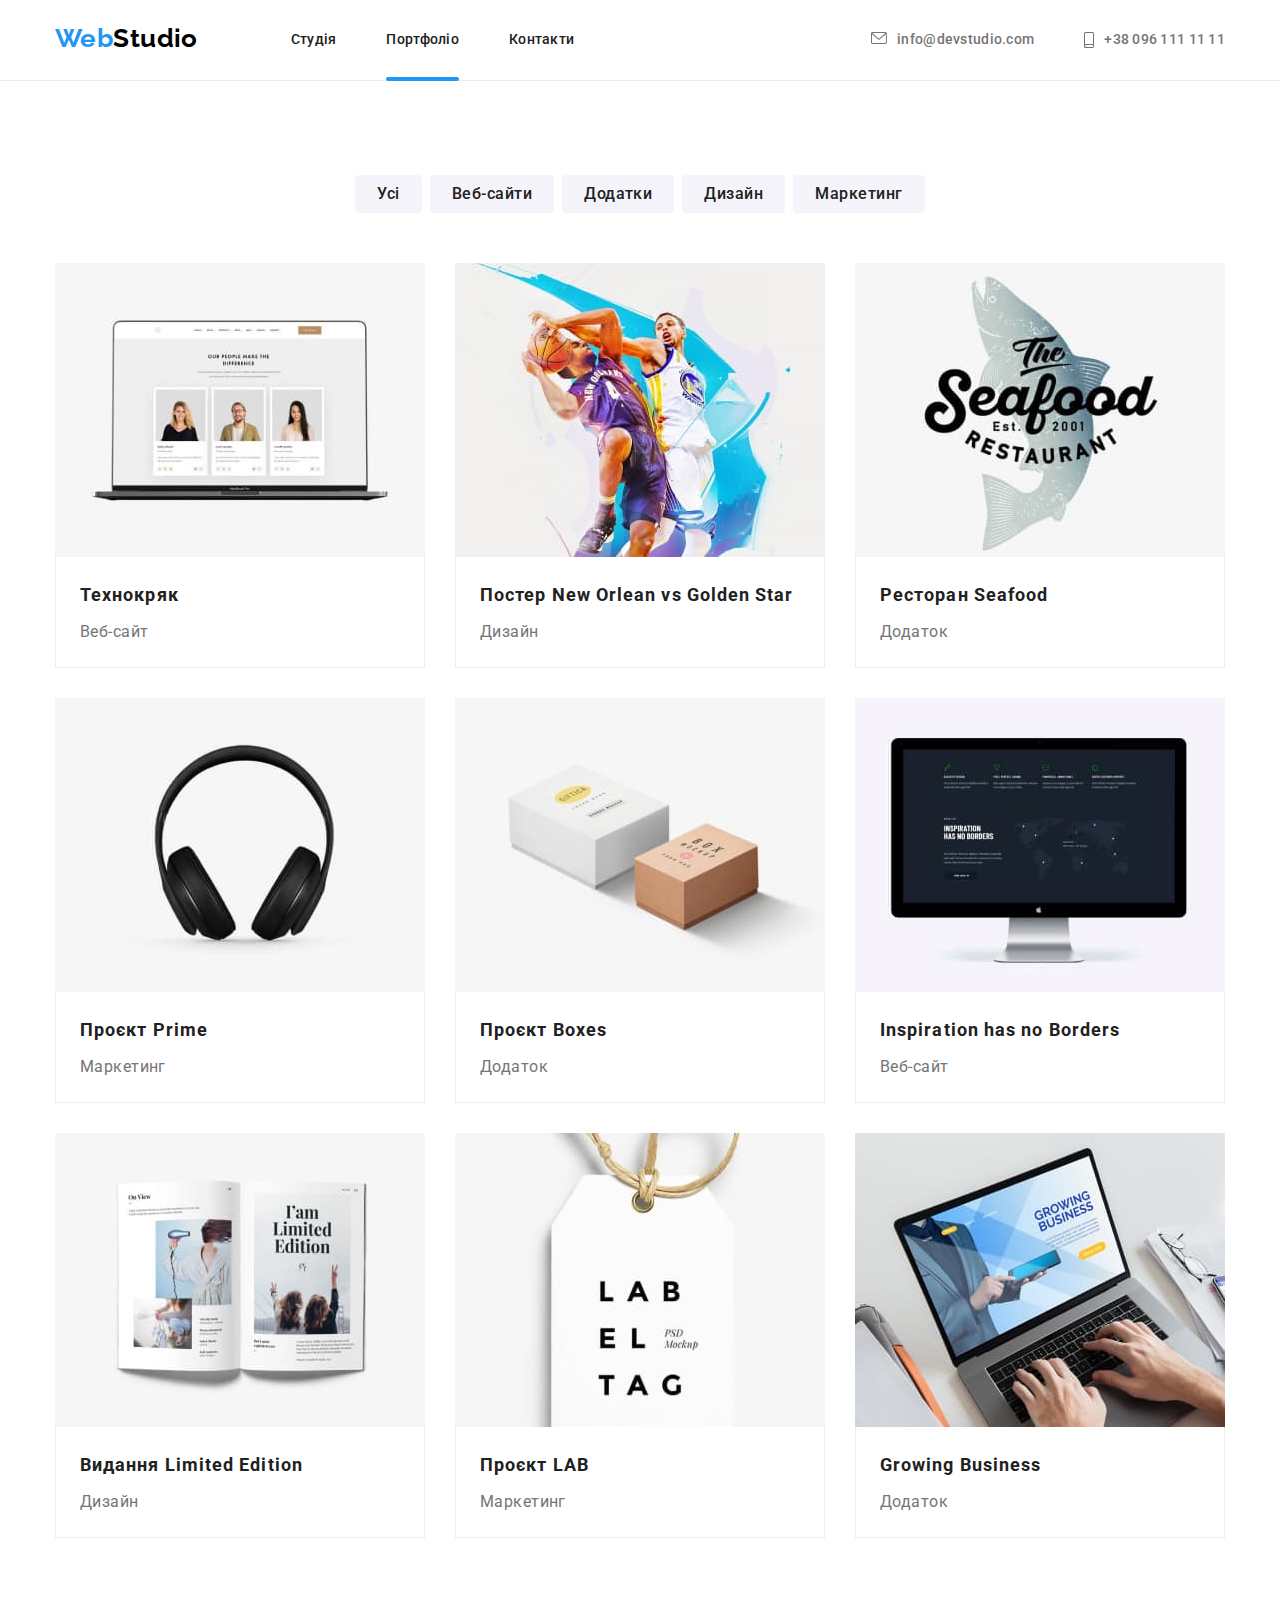
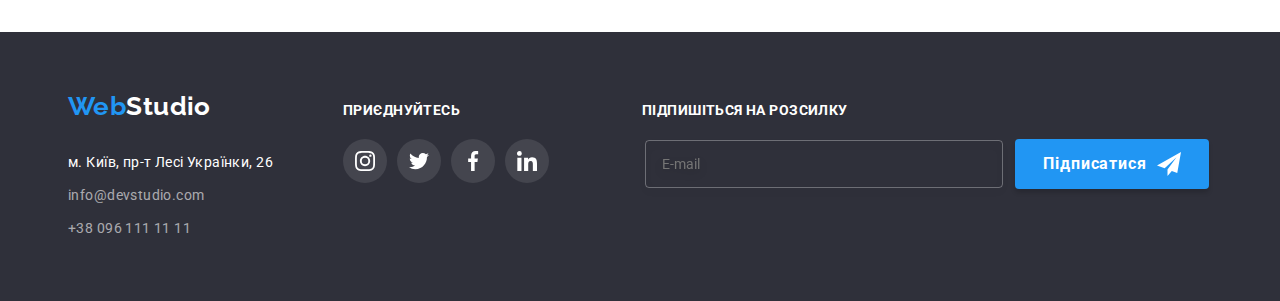
==== commit ad416ad9: "finished" ====
--- a/portfolio.html
+++ b/portfolio.html
@@ -14,13 +14,60 @@
 		<div class="conteiner header__conteiner">
 			<nav class="header__nav">
 				<a class="logo" href="./index.html">Web<span class="logo--black">Studio</span></a>
+				<div class="m-menu js-menu-container" id="m-menu">
+					<button type="button" class="m-menu__close-button js-close-menu">
+						<svg class="m-menu__close-icon" width="11px" height="11px">
+							<use href="./images/icons.svg#close"></use>
+						</svg>
+					</button>
+					<ul class="m-menu__list">
+						<li class="m-menu__item"><a class="link m-menu__link" href="./index.html">Студія</a>
+						</li>
+						<li class="m-menu__item"><a class="link m-menu__link m-menu__current"
+								href="./portfolio.html">Портфоліо</a></li>
+						<li class="m-menu__item"><a class="link m-menu__link" href="#">Контакти</a></li>
+					</ul>
+					<div class="m-menu__wrapper">
+						<ul class="m-menu__contacts">
+							<li class="m-menu__c-item">
+								<a href="tel:+380961111111" class="link m-menu__phone">
+									<span>+38 096 111 11 11</span>
+								</a>
+							</li>
+							<li class="m-menu__c-item">
+								<a href="mailto:info@devstudio.com" class="link m-menu__email">
+									<span>info@devstudio.com</span>
+								</a>
+							</li>
+						</ul>
+						<ul class="m-menu__social-list">
+							<li class="m-menu__social-item">
+								<a href="https://instagram.com" class="m-menu__social-link link">Instagram</a>
+							</li>
+							<li class="m-menu__social-item">
+								<a href="https://twitter.com" class="m-menu__social-link link">Twitter</a>
+							</li>
+							<li class="m-menu__social-item">
+								<a href="https://facebook.com" class="m-menu__social-link link">Facebook</a>
+							</li>
+							<li class="m-menu__social-item">
+								<a href="https://linkedln.com" class="m-menu__social-link link">Linkedln</a>
+							</li>
+						</ul>
+					</div>
+				</div>
 				<ul class="header__menu">
 					<li class="header__item"><a class="link header__link" href="./index.html">Студія</a></li>
 					<li class="header__item"><a class="link header__link current" href="./portfolio.html">Портфоліо</a>
 					</li>
-					<li class="header__item"><a class="link header__link" href="">Контакти</a></li>
+					<li class="header__item"><a class="link header__link" href="#">Контакти</a></li>
 				</ul>
 			</nav>
+			<button type="button" class="header__button js-open-menu" aria-expanded="false" aria-controls="m-menu">
+				<svg class="header__menu-icon" width="40" height="40">
+					<use href="./images/icons.svg#icon-menu"></use>
+				</svg>
+			</button>
 			<ul class="contacts">
 				<li class="contacts__item">
 					<a href="mailto:info@devstudio.com" class="link contacts__link">
@@ -438,6 +485,7 @@
 			</form>
 		</div>
 	</div>
+	<script src="./js/mobile-menu.js"></script>
 </body>
 
 </html>--- a/css/main.min.css
+++ b/css/main.min.css
@@ -1 +1 @@
-@import"https://fonts.googleapis.com/css2?family=Raleway:wght@700&family=Roboto:wght@400;500;700;900&display=swap";:root{--primary-text-color: #757575;--headers-text-color: #212121;--accent-color: #2196f3;--primary-white-color: #ffffff;--back-color: #2f303a;--icon-color: #afb1b8;--animation: cubic-bezier(0.4, 0, 0.2, 1)}/*! modern-normalize v1.1.0 | MIT License | https://github.com/sindresorhus/modern-normalize */*,::after,::before{box-sizing:border-box}html{-moz-tab-size:4;-o-tab-size:4;tab-size:4}html{line-height:1.15;-webkit-text-size-adjust:100%}body{margin:0}body{font-family:system-ui,-apple-system,"Segoe UI",Roboto,Helvetica,Arial,sans-serif,"Apple Color Emoji","Segoe UI Emoji"}hr{height:0;color:inherit}abbr[title]{-webkit-text-decoration:underline dotted;text-decoration:underline dotted}b,strong{font-weight:bolder}code,kbd,pre,samp{font-family:ui-monospace,SFMono-Regular,Consolas,"Liberation Mono",Menlo,monospace;font-size:1em}small{font-size:80%}sub,sup{font-size:75%;line-height:0;position:relative;vertical-align:baseline}sub{bottom:-0.25em}sup{top:-0.5em}table{text-indent:0;border-color:inherit}button,input,optgroup,select,textarea{font-family:inherit;font-size:100%;line-height:1.15;margin:0}button,select{text-transform:none}[type=button],[type=reset],[type=submit],button{-webkit-appearance:button}::-moz-focus-inner{border-style:none;padding:0}:-moz-focusring{outline:1px dotted ButtonText}:-moz-ui-invalid{box-shadow:none}legend{padding:0}progress{vertical-align:baseline}::-webkit-inner-spin-button,::-webkit-outer-spin-button{height:auto}[type=search]{-webkit-appearance:textfield;outline-offset:-2px}::-webkit-search-decoration{-webkit-appearance:none}::-webkit-file-upload-button{-webkit-appearance:button;font:inherit}summary{display:list-item}h1,h2,h3,h4,h5,h6,p{margin:0}ul{margin:0;padding:0;list-style:none}img{display:block;max-width:100;height:auto}body{background-color:var(--primary-white-color);color:var(--headers-text-color);font-family:Roboto,sans-serif;font-weight:400;font-size:14px;line-height:1.14;letter-spacing:.03em}.visually-hidden{position:absolute;white-space:nowrap;width:1px;height:1px;overflow:hidden;border:0;padding:0;clip:rect(0 0 0 0);-webkit-clip-path:inset(50%);clip-path:inset(50%);margin:-1px}.link{text-decoration:none;transition:color 250ms var(--animation)}.link:hover,.link:focus{color:var(--accent-color)}.link--white{color:var(--primary-white-color)}.link--grey{color:rgba(255,255,255,.6)}.conteiner{padding-left:15px;padding-right:15px;margin-left:auto;margin-right:auto}@media screen and (min-width: 479.98px)and (max-width: 767.98px){.conteiner{max-width:480px}}@media screen and (min-width: 767.98px)and (max-width: 1199.98px){.conteiner{max-width:768px}}@media screen and (min-width: 1199.98px){.conteiner{max-width:1200px}}.section{padding-top:60px;padding-bottom:60px}@media screen and (min-width: 1199.98px){.section{padding-top:94px;padding-bottom:94px}}.section__header{text-align:center;font-size:28px;font-weight:700;line-height:1.17;margin-bottom:50px}@media screen and (min-width: 1199.98px){.section__header{font-size:36px}}.logo{display:block;color:var(--accent-color);font-family:Raleway,sans-serif;font-size:24px;font-weight:700;text-decoration:none}@media screen and (min-width: 1199.98px){.logo{font-size:26px}}.logo--black{color:#000}.logo--white{color:var(--primary-white-color)}.projects__button,.call-form__button,.subscribe__button,.hero__button{display:flex;font-family:inherit;font-size:16px;text-align:center;cursor:pointer;border-radius:4px;border:none}.call-form__button,.subscribe__button,.hero__button{color:var(--primary-white-color);background-color:var(--accent-color);box-shadow:0px 4px 4px rgba(0,0,0,.15);font-weight:700;letter-spacing:.06em;line-height:1.88}.hero__button{margin-right:auto;margin-left:auto;margin-top:30px;padding:10px 32px}.subscribe__button{align-items:center;padding:10px 28px;margin-left:12px}.call-form__button{padding:10px 52px;margin-top:30px}.call-form__button:hover,.call-form__button:focus{background-color:#188ce8}.projects__button{background-color:#f5f4fa;color:var(--headers-text-color);font-weight:500;letter-spacing:.03em;line-height:1.6;padding:6px 22px;transition:color 250ms var(--animation),background-color 250ms cubic-bezier(0.4, 0, 0.2, 1),box-shadow 250ms var(--animation)}.projects__button:hover,.projects__button:focus{background-color:var(--accent-color);color:var(--primary-white-color);box-shadow:0px 3px 1px rgba(0,0,0,.1),0px 1px 2px rgba(0,0,0,.08),0px 2px 2px rgba(0,0,0,.12)}.social__list{display:flex;justify-content:center;gap:10px}.social__links--footer,.social__links--team{display:inline-flex;align-items:center;justify-content:center;width:44px;height:44px;border-radius:50%;transition:color 250ms var(--animation),background-color 250ms var(--animation)}.social__links--footer:hover,.social__links--team:hover,.social__links--footer:focus,.social__links--team:focus{color:var(--primary-white-color);background-color:var(--accent-color)}.social__links--team{color:var(--icon-color)}.social__links--footer{background-color:rgba(255,255,255,.1);color:var(--primary-white-color)}.social__icons{fill:currentColor;transition:fill 250ms var(--animation)}.call-form{display:flex;flex-direction:column}.call-form__header{font-size:20px;font-weight:700;text-align:center;margin-bottom:12px}.call-form__textarea{resize:none;height:120px;margin-bottom:20px;padding:12px 16px;border-radius:4px;border:1px solid rgba(33,33,33,.2);outline:rgba(0,0,0,0);transition:border-color 250ms var(--animation)}.call-form__textarea:hover,.call-form__textarea:focus{border-color:var(--accent-color);cursor:pointer}.call-form__textarea::-moz-placeholder{color:rgba(117,117,117,.5);font-size:12px;letter-spacing:.01em}.call-form__textarea:-ms-input-placeholder{color:rgba(117,117,117,.5);font-size:12px;letter-spacing:.01em}.call-form__textarea::placeholder{color:rgba(117,117,117,.5);font-size:12px;letter-spacing:.01em}.call-form__input{height:40px;border-radius:4px;border:1px solid rgba(33,33,33,.2);outline:rgba(0,0,0,0);padding:11px 12px 11px 39px;transition:border-color 250ms var(--animation)}.call-form__input:hover,.call-form__input:focus{border-color:var(--accent-color);cursor:pointer}.call-form__input:hover+.call-form__icon,.call-form__input:focus+.call-form__icon{fill:var(--accent-color)}.call-form__label{margin-bottom:4px;font-size:12px;line-height:1.17;letter-spacing:.01em;color:var(--primary-text-color)}.call-form__wrap{position:relative;display:flex;flex-direction:column;margin-bottom:10px}.call-form__icon{fill:var(--headers-text-color);position:absolute;top:50%;left:12px;pointer-events:none;transition:fill 250ms var(--animation)}.call-form__wrapper,.call-form__check-label{display:flex;align-items:center}.call-form__checkbox{display:inline-flex;justify-content:center;align-items:center;width:16px;height:15px;border:2px solid var(--headers-text-color);border-radius:2px;margin-left:12px;margin-right:7px}.call-form__base-checkbox:checked+.call-form__checkbox{background-color:var(--accent-color);border:rgba(0,0,0,0)}.call-form__checkbox-icon{fill:var(--primary-white-color)}.call-form__button-wrapper{display:flex;justify-content:center}.call-form__text{display:inline-flex;letter-spacing:.03em;color:var(--primary-text-color);margin-top:2px;margin-right:3px}.call-form__link{color:var(--accent-color);text-decoration:none;letter-spacing:.03em;border-bottom:1px solid var(--accent-color);margin-top:3px}.mobile-menu{display:none;position:absolute;width:100vw;height:100vw;background-color:#fff;top:0px;left:0px;right:0px;bottom:0px}@media screen and (min-width: 767.98px){.mobile-menu{display:none}}.mobile-menu__item{margin-bottom:32px}.mobile-menu__link{color:var(--headers-text-color);font-size:40px;font-weight:500;line-height:1.17;letter-spacing:.02em}.header__section{margin-bottom:0;border-bottom:1px solid #ececec}@media screen and (min-width: 767.98px){.header__section{padding-top:24px}}.header__conteiner{display:flex;align-items:center;justify-content:space-between}.header__nav{display:flex}@media screen and (max-width: 767.98px){.header__nav{position:relative}}.header__button{display:flex;align-items:center;background-color:var(--primary-white-color);border:none;margin-left:auto}@media screen and (min-width: 767.98px){.header__button{display:none}}.header__menu-icon{fill:var(--headers-text-color)}@media screen and (max-width: 767.98px){.header__menu{display:none;position:absolute;width:100%;height:100%;top:0px;right:0px}}@media screen and (min-width: 767.98px){.header__menu{display:flex;margin-left:88px}}@media screen and (min-width: 1199.98px){.header__menu{display:flex;margin-left:93px}}@media screen and (min-width: 767.98px)and (max-width: 1199.98px){.header__menu{margin-right:90px}}.header__item{display:block}@media screen and (min-width: 767.98px){.header__item:not(:last-child){margin-right:50px}}.header__link{display:block;position:relative;color:var(--headers-text-color);font-weight:500;letter-spacing:.02em;padding-top:8px;padding-bottom:32px}@media screen and (max-width: 767.98px){.header__link{background-color:#fff;padding-top:0px;font-size:40px}}.contacts{display:none}@media screen and (min-width: 767.98px){.contacts{display:flex;margin-left:auto}}@media screen and (min-width: 767.98px)and (max-width: 1199.98px){.contacts{flex-direction:column;gap:10px}}.contacts__link{color:var(--primary-text-color);font-weight:500;letter-spacing:.02em;display:flex}@media screen and (min-width: 1199.98px){.contacts__link{padding-top:8px;padding-bottom:32px}}.contacts__icons{display:block;fill:currentColor;margin-right:10px}.contacts__item:not(:last-child){margin-right:50px}.hero__overlay{padding-top:118px;padding-bottom:118px;height:400px;background-position:center;background-repeat:no-repeat;background-color:var(--back-color);margin-right:auto;margin-left:auto}@media screen and (min-width: 768.98px){.hero__overlay{max-width:1600px;height:600px;padding-top:200px;padding-bottom:200px;background-image:linear-gradient(to right, rgba(47, 48, 58, 0.4), rgba(47, 48, 58, 0.4)),url("../images/desktop/overlay.jpg")}}@media screen and (min-width: 768.98px)and (min-device-pixel-ratio: 2),screen and (min-width: 768.98px)and (-webkit-min-device-pixel-ratio: 2),screen and (min-width: 768.98px)and (min-resolution: 192dpi),screen and (min-width: 768.98px)and (min-resolution: 2dppx){.hero__overlay{background-image:url("../images/desktop/overlay@2x.jpg")}}@media screen and (min-width: 480.98px)and (max-width: 768px){.hero__overlay{max-width:768px;background-image:linear-gradient(to right, rgba(47, 48, 58, 0.4), rgba(47, 48, 58, 0.4)),url("../images/tablet/overlay.jpg")}}@media screen and (min-width: 480.98px)and (max-width: 768px)and (min-device-pixel-ratio: 2),screen and (min-width: 480.98px)and (max-width: 768px)and (-webkit-min-device-pixel-ratio: 2),screen and (min-width: 480.98px)and (max-width: 768px)and (min-resolution: 192dpi),screen and (min-width: 480.98px)and (max-width: 768px)and (min-resolution: 2dppx){.hero__overlay{background-image:url("../images/tablet/overlay@2x.jpg")}}@media screen and (max-width: 480.98px){.hero__overlay{max-width:480px;background-image:linear-gradient(to right, rgba(47, 48, 58, 0.4), rgba(47, 48, 58, 0.4)),url("../images/mobile/overlay.jpg")}}@media screen and (max-width: 480.98px)and (min-device-pixel-ratio: 2),screen and (max-width: 480.98px)and (-webkit-min-device-pixel-ratio: 2),screen and (max-width: 480.98px)and (min-resolution: 192dpi),screen and (max-width: 480.98px)and (min-resolution: 2dppx){.hero__overlay{background-image:url("../images/mobile/overlay@2x.jpg")}}.hero__title{color:var(--primary-white-color);font-size:26px;font-weight:900;line-height:1.61;max-width:360px;letter-spacing:.06em;text-transform:uppercase;text-align:center;margin-right:auto;margin-left:auto}@media screen and (min-width: 1199.98px){.hero__title{max-width:696px;font-size:44px;line-height:1.36}}@media screen and (min-width: 767.98px){.benefits{display:flex}}@media screen and (min-width: 479.98px)and (max-width: 1199.98px){.benefits{display:flex;justify-content:center;flex-wrap:wrap;gap:30px}}.benefits__item{margin-bottom:30px}@media screen and (min-width: 1199.98px){.benefits__item{max-width:270px;margin-bottom:0px}.benefits__item:not(:last-child){margin-right:30px}}@media screen and (min-width: 479.98px)and (max-width: 767.98px){.benefits__item{margin:0px}}@media screen and (min-width: 767.98px)and (max-width: 1199.98px){.benefits__item{width:calc((100% - 30px)/2)}}.benefits__icons{display:flex;justify-content:center;align-items:center;height:120px;margin-bottom:30px;background-color:#f5f4fa;border-radius:4px}@media screen and (min-width: 1199.98px){.benefits__icons{width:270px}}.benefits__headers{font-size:14px;font-weight:700;text-align:center}@media screen and (min-width: 767.98px){.benefits__headers{text-align:left}}.benefits__text{display:block;margin-top:10px;color:var(--primary-text-color);font-weight:400;line-height:1.71}.work__section{display:none}@media screen and (min-width: 1199.98px){.work__section{display:block;padding-top:0}}.work__list{display:flex}.work__item:not(:last-child){margin-right:30px}.work__wrapper{position:relative}.work__description{display:flex;align-items:center;justify-content:center;position:absolute;right:0;bottom:0;width:370px;height:70px;background-color:rgba(47,48,58,.8);color:var(--primary-white-color);font-weight:700;letter-spacing:.03em;text-transform:uppercase}.team__section{background-color:#f5f4fa}@media screen and (min-width: 767.98px){.team__list{display:flex}}@media screen and (min-width: 767.98px)and (max-width: 1199.98px){.team__list{flex-wrap:wrap;gap:30px}}.team__items{background-color:var(--primary-white-color);margin-bottom:30px;padding-bottom:24px;box-shadow:0px 1px 3px rgba(0,0,0,.12),0px 1px 1px rgba(0,0,0,.14),0px 2px 1px rgba(0,0,0,.2);border-radius:0px 0px 4px 4px}@media screen and (min-width: 1199.98px){.team__items{padding-bottom:30px;margin-bottom:0px}.team__items:not(:last-child){margin-right:30px}}@media screen and (min-width: 767.98px)and (max-width: 1199.98px){.team__items{width:calc((100% - 30px)/2)}}.team__foto{margin-left:auto;margin-right:auto;margin-bottom:30px}.team__names{display:block;margin-bottom:10px;text-align:center;font-size:16px;font-weight:500;line-height:1.19}.team__roles{display:block;color:var(--primary-text-color);text-align:center;font-size:16px;line-height:1.19;margin-bottom:16px}.clients__list{display:flex;gap:30px;justify-content:center;flex-wrap:wrap}@media screen and (min-width: 1199.98px){.clients__list{flex-wrap:nowrap}}.clients__item{min-width:calc((100% - 30px)/2)}@media screen and (min-width: 1199.98px){.clients__item{min-width:170px}}@media screen and (min-width: 767.98px)and (max-width: 1199.98px){.clients__item{min-width:calc((100% - 60px)/3)}}.clients__link{height:92px;display:flex;align-items:center;justify-content:center;color:var(--icon-color);border:1px solid var(--icon-color);border-radius:4px;transition:color 250ms var(--animation),border-color 250ms cubic-bezier(0.4, 0, 0.2, 1)}.clients__link:hover,.clients__link:focus{color:var(--accent-color);border-color:var(--accent-color)}.clients__icon{fill:currentColor;transition:fill 250ms var(--animation)}.footer__section{background-color:var(--back-color);padding-top:60px;padding-bottom:60px;margin-bottom:0}.footer__container{display:flex;flex-wrap:wrap;gap:60px;justify-content:center}@media screen and (min-width: 1199.98px){.footer__container{align-items:baseline;flex-wrap:nowrap;gap:0px}}.footer__address{text-align:center}@media screen and (min-width: 767.98px)and (max-width: 1199.98px){.footer__address{margin-right:165px}}@media screen and (min-width: 1199.98px){.footer__address{margin-right:70px;text-align:left}}.address{text-align:center;margin-top:30px;font-style:normal;line-height:1.71}.address__item:not(:last-child){margin-bottom:9px}@media screen and (min-width: 1199.98px){.address{text-align:left}}.social__title{color:var(--primary-white-color);font-weight:700;text-transform:uppercase;margin-bottom:20px;text-align:center}@media screen and (min-width: 1199.98px){.social__title{text-align:left}}.subscribe{width:100%}@media screen and (min-width: 1199.98px){.subscribe{margin-left:93px;width:570px}}.subscribe__form{display:flex;justify-content:center;align-items:center;flex-direction:column}@media screen and (min-width: 1199.98px){.subscribe__form{flex-direction:row;align-items:center}}.subscribe__tittle{color:var(--primary-white-color);font-weight:700;letter-spacing:.03em;text-transform:uppercase;margin-bottom:20px;text-align:center}@media screen and (min-width: 1199.98px){.subscribe__tittle{text-align:left}}.subscribe__input{color:var(--primary-white-color);outline-color:var(--primary-white-color);background-color:rgba(0,0,0,0);width:100%;padding:15px 16px;border:1px solid rgba(255,255,255,.3);filter:drop-shadow(0px 4px 4px rgba(0, 0, 0, 0.15));border-radius:4px;margin-bottom:20px}@media screen and (min-width: 479.98px){.subscribe__input{width:450px}}@media screen and (min-width: 1199.98px){.subscribe__input{width:358px;margin-bottom:0px}}.subscribe__icon{fill:var(--primary-white-color);margin-left:10px}.subscribe__button{max-width:200px}.projects__desc{color:var(--primary-text-color);font-size:16px;line-height:1.88}.projects__filter{display:flex;flex-wrap:wrap;gap:8px;margin-bottom:40px;max-width:350px}@media screen and (min-width: 767.98px){.projects__filter{justify-content:center;max-width:100%;margin-bottom:30px}}@media screen and (min-width: 1199.98px){.projects__filter{margin-bottom:50px}}@media screen and (max-width: 767.98px){.projects__but-item:first-child{margin-bottom:7px}}.projects__list{display:flex;flex-wrap:wrap;gap:30px}.projects__name{border-bottom:1px solid #eee;border-left:1px solid #eee;border-right:1px solid #eee;padding:20px 24px}.projects__header{color:var(--headers-text-color);font-size:18px;font-weight:700;line-height:2;letter-spacing:.06em;margin-bottom:4px}.projects__description{position:absolute;top:0;left:0;width:100%;height:100%;padding:63px 24px;background-color:rgba(33,150,243,.9);color:var(--primary-white-color);font-size:18px;line-height:1.56em;letter-spacing:.03m;transform:translateY(100%);transition:transform 250ms ease}.projects__wrapper{position:relative;overflow:hidden}.projects__item{transition:box-shadow 250ms var(--animation)}@media screen and (min-width: 767.98px)and (max-width: 1199.98px){.projects__item{max-width:calc((100% - 30px)/2)}}.projects__item:hover{box-shadow:0px 1px 1px rgba(0,0,0,.12),0px 4px 4px rgba(0,0,0,.06),1px 4px 6px rgba(0,0,0,.16)}.projects__item:hover .projects__description{transform:translateY(0)}.backdrop{position:fixed;left:0;top:0;bottom:0;right:0;background-color:rgba(0,0,0,.2);opacity:1;visibility:visible;transition:opacity 500ms var(--animation),visibility 500ms var(--animation)}.backdrop.is-hidden{opacity:0;visibility:hidden;pointer-events:none}.modal{position:absolute;top:50%;left:50%;transform:translate(-50%, -50%) scale(1);width:528px;height:581px;padding:40px;background-color:var(--primary-white-color);transition:transform 500ms var(--animation)}.backdrop.is-hidden .modal{transform:translate(-50%, -50%) scale(0.6)}.modal__close-button{position:absolute;top:8px;right:8px;display:flex;align-items:center;justify-content:center;width:30px;height:30px;border-radius:50%;border:1px solid rgba(0,0,0,.1);color:#000;cursor:pointer}.modal__close-button:hover,.modal__close-button:focus{color:var(--accent-color)}.modal__close-icon{fill:currentColor}/*# sourceMappingURL=main.min.css.map */+@import"https://fonts.googleapis.com/css2?family=Raleway:wght@700&family=Roboto:wght@400;500;700;900&display=swap";:root{--primary-text-color: #757575;--headers-text-color: #212121;--accent-color: #2196f3;--primary-white-color: #ffffff;--back-color: #2f303a;--icon-color: #afb1b8;--animation: cubic-bezier(0.4, 0, 0.2, 1)}/*! modern-normalize v1.1.0 | MIT License | https://github.com/sindresorhus/modern-normalize */*,::after,::before{box-sizing:border-box}html{-moz-tab-size:4;-o-tab-size:4;tab-size:4}html{line-height:1.15;-webkit-text-size-adjust:100%}body{margin:0}body{font-family:system-ui,-apple-system,"Segoe UI",Roboto,Helvetica,Arial,sans-serif,"Apple Color Emoji","Segoe UI Emoji"}hr{height:0;color:inherit}abbr[title]{-webkit-text-decoration:underline dotted;text-decoration:underline dotted}b,strong{font-weight:bolder}code,kbd,pre,samp{font-family:ui-monospace,SFMono-Regular,Consolas,"Liberation Mono",Menlo,monospace;font-size:1em}small{font-size:80%}sub,sup{font-size:75%;line-height:0;position:relative;vertical-align:baseline}sub{bottom:-0.25em}sup{top:-0.5em}table{text-indent:0;border-color:inherit}button,input,optgroup,select,textarea{font-family:inherit;font-size:100%;line-height:1.15;margin:0}button,select{text-transform:none}[type=button],[type=reset],[type=submit],button{-webkit-appearance:button}::-moz-focus-inner{border-style:none;padding:0}:-moz-focusring{outline:1px dotted ButtonText}:-moz-ui-invalid{box-shadow:none}legend{padding:0}progress{vertical-align:baseline}::-webkit-inner-spin-button,::-webkit-outer-spin-button{height:auto}[type=search]{-webkit-appearance:textfield;outline-offset:-2px}::-webkit-search-decoration{-webkit-appearance:none}::-webkit-file-upload-button{-webkit-appearance:button;font:inherit}summary{display:list-item}h1,h2,h3,h4,h5,h6,p{margin:0}ul{margin:0;padding:0;list-style:none}img{display:block;max-width:100%;height:auto}body{background-color:var(--primary-white-color);color:var(--headers-text-color);font-family:Roboto,sans-serif;font-weight:400;font-size:14px;line-height:1.14;letter-spacing:.03em}body.scroll-lock{overflow:hidden}.visually-hidden{position:absolute;white-space:nowrap;width:1px;height:1px;overflow:hidden;border:0;padding:0;clip:rect(0 0 0 0);-webkit-clip-path:inset(50%);clip-path:inset(50%);margin:-1px}.link{text-decoration:none;transition:color 250ms var(--animation)}.link:hover,.link:focus{color:var(--accent-color)}.link--white{color:var(--primary-white-color)}.link--grey{color:rgba(255,255,255,.6)}.conteiner{padding-left:15px;padding-right:15px;margin-left:auto;margin-right:auto}@media screen and (min-width: 479.98px)and (max-width: 767.98px){.conteiner{max-width:480px}}@media screen and (min-width: 767.98px)and (max-width: 1199.98px){.conteiner{max-width:768px}}@media screen and (min-width: 1199.98px){.conteiner{max-width:1200px}}.section{padding-top:60px;padding-bottom:60px}@media screen and (min-width: 1199.98px){.section{padding-top:94px;padding-bottom:94px}}.section__header{text-align:center;font-size:28px;font-weight:700;line-height:1.17;margin-bottom:50px}@media screen and (min-width: 1199.98px){.section__header{font-size:36px}}.logo{display:block;color:var(--accent-color);font-family:Raleway,sans-serif;font-size:24px;font-weight:700;text-decoration:none}@media screen and (min-width: 1199.98px){.logo{font-size:26px}}.logo--black{color:#000}.logo--white{color:var(--primary-white-color)}.projects__button,.call-form__button,.subscribe__button,.hero__button{display:flex;font-family:inherit;font-size:16px;text-align:center;cursor:pointer;border-radius:4px;border:none}.call-form__button,.subscribe__button,.hero__button{color:var(--primary-white-color);background-color:var(--accent-color);box-shadow:0px 4px 4px rgba(0,0,0,.15);font-weight:700;letter-spacing:.06em;line-height:1.88}.hero__button{margin-right:auto;margin-left:auto;margin-top:30px;padding:10px 32px}.subscribe__button{align-items:center;padding:10px 28px;margin-left:12px}.call-form__button{padding:10px 52px;margin-top:30px}.call-form__button:hover,.call-form__button:focus{background-color:#188ce8}.projects__button{background-color:#f5f4fa;color:var(--headers-text-color);font-weight:500;letter-spacing:.03em;line-height:1.6;padding:6px 22px;transition:color 250ms var(--animation),background-color 250ms cubic-bezier(0.4, 0, 0.2, 1),box-shadow 250ms var(--animation)}.projects__button:hover,.projects__button:focus{background-color:var(--accent-color);color:var(--primary-white-color);box-shadow:0px 3px 1px rgba(0,0,0,.1),0px 1px 2px rgba(0,0,0,.08),0px 2px 2px rgba(0,0,0,.12)}.social__list{display:flex;justify-content:center;gap:10px}.social__links--footer,.social__links--team{display:inline-flex;align-items:center;justify-content:center;width:44px;height:44px;border-radius:50%;transition:color 250ms var(--animation),background-color 250ms var(--animation)}.social__links--footer:hover,.social__links--team:hover,.social__links--footer:focus,.social__links--team:focus{color:var(--primary-white-color);background-color:var(--accent-color)}.social__links--team{color:var(--icon-color)}.social__links--footer{background-color:rgba(255,255,255,.1);color:var(--primary-white-color)}.social__icons{fill:currentColor;transition:fill 250ms var(--animation)}.call-form{display:flex;flex-direction:column}.call-form__header{font-size:20px;font-weight:700;text-align:center;margin-bottom:12px}.call-form__textarea{resize:none;height:120px;margin-bottom:20px;padding:12px 16px;border-radius:4px;border:1px solid rgba(33,33,33,.2);outline:rgba(0,0,0,0);transition:border-color 250ms var(--animation)}.call-form__textarea:hover,.call-form__textarea:focus{border-color:var(--accent-color);cursor:pointer}.call-form__textarea::-moz-placeholder{color:rgba(117,117,117,.5);font-size:12px;letter-spacing:.01em}.call-form__textarea:-ms-input-placeholder{color:rgba(117,117,117,.5);font-size:12px;letter-spacing:.01em}.call-form__textarea::placeholder{color:rgba(117,117,117,.5);font-size:12px;letter-spacing:.01em}.call-form__input{height:40px;border-radius:4px;border:1px solid rgba(33,33,33,.2);outline:rgba(0,0,0,0);padding:11px 12px 11px 39px;transition:border-color 250ms var(--animation)}.call-form__input:hover,.call-form__input:focus{border-color:var(--accent-color);cursor:pointer}.call-form__input:hover+.call-form__icon,.call-form__input:focus+.call-form__icon{fill:var(--accent-color)}.call-form__label{margin-bottom:4px;font-size:12px;line-height:1.17;letter-spacing:.01em;color:var(--primary-text-color)}.call-form__wrap{position:relative;display:flex;flex-direction:column;margin-bottom:10px}.call-form__icon{fill:var(--headers-text-color);position:absolute;top:50%;left:12px;pointer-events:none;transition:fill 250ms var(--animation)}.call-form__wrapper,.call-form__check-label{display:flex;align-items:center}.call-form__checkbox{display:inline-flex;justify-content:center;align-items:center;width:16px;height:15px;border:2px solid var(--headers-text-color);border-radius:2px;margin-left:12px;margin-right:7px}.call-form__base-checkbox:checked+.call-form__checkbox{background-color:var(--accent-color);border:rgba(0,0,0,0)}.call-form__checkbox-icon{fill:var(--primary-white-color)}.call-form__button-wrapper{display:flex;justify-content:center}.call-form__text{font-size:12px;display:inline-flex;letter-spacing:.03em;color:var(--primary-text-color);margin-top:2px;margin-right:3px}@media screen and (min-width: 1199.98px){.call-form__text{font-size:14px}}.call-form__link{font-size:12px;color:var(--accent-color);text-decoration:none;letter-spacing:.03em;border-bottom:1px solid var(--accent-color);margin-top:3px}@media screen and (min-width: 1199.98px){.call-form__link{font-size:14px}}.m-menu{display:flex;flex-direction:column;justify-content:space-between;position:fixed;z-index:999;width:100vw;height:100vh;background-color:#fff;top:0px;left:0px;padding-top:48px;padding-bottom:48px;padding-left:40px;transform:translateX(100%);transition:transform 250ms ease-in-out}@media screen and (min-width: 767.98px){.m-menu{display:none}}.m-menu.is-open{transform:translateX(0);overflow:auto}.m-menu__item{margin-bottom:32px}.m-menu__link{color:var(--headers-text-color);font-size:40px;font-weight:500;line-height:1.17;letter-spacing:.02em}.m-menu__current{color:var(--accent-color)}.m-menu__contacts{margin-bottom:64px}.m-menu__c-item:not(:last-child){margin-bottom:32px}.m-menu__phone{color:var(--accent-color);font-size:34px;font-weight:500;letter-spacing:.02em}@media screen and (max-width: 479.98px){.m-menu__phone{font-size:30px}}.m-menu__email{color:var(--primary-text-color);font-size:24px;font-weight:500;letter-spacing:.02em}.m-menu__social-list{display:flex;flex-wrap:wrap}.m-menu__social-item:not(:first-child){padding-left:10px}.m-menu__social-item:not(:last-child){border-right:1px solid rgba(33,33,33,.2);padding-right:10px}.m-menu__social-link{color:var(--accent-color);text-decoration:none;font-size:18px}@media screen and (max-width: 479.98px){.m-menu__social-link{font-size:12px}}.m-menu__close-button{position:absolute;top:8px;right:8px;display:flex;align-items:center;justify-content:center;width:40px;height:40px;border:none;background-color:var(--primary-white-color);color:var(--headers-text-color);cursor:pointer}.m-menu__close-button:hover,.m-menu__close-button:focus{color:var(--accent-color)}.m-menu__close-icon{fill:currentColor}.header__section{margin-bottom:0;border-bottom:1px solid #ececec}@media screen and (min-width: 1199.98px){.header__section{padding-top:24px}}@media screen and (min-width: 767.98px)and (max-width: 1199.98px){.header__section{height:80px}}.header__conteiner{display:flex;align-items:center;justify-content:space-between}.header__nav{display:flex}@media screen and (max-width: 1199.98px){.header__nav{align-items:center;position:relative}}@media screen and (min-width: 767.98px)and (max-width: 1199.98px){.header__nav{height:80px}}.header__button{display:flex;align-items:center;background-color:var(--primary-white-color);border:none;margin-left:auto}@media screen and (min-width: 767.98px){.header__button{display:none}}.header__menu-icon{fill:var(--headers-text-color)}@media screen and (max-width: 767.98px){.header__menu{display:none;position:absolute;width:100%;height:100%;top:0px;right:0px}}@media screen and (min-width: 767.98px){.header__menu{display:flex;margin-left:88px}}@media screen and (min-width: 1199.98px){.header__menu{display:flex;margin-left:93px}}@media screen and (min-width: 767.98px)and (max-width: 1199.98px){.header__menu{margin-right:90px;margin-top:auto}}.header__item{display:block}@media screen and (min-width: 767.98px){.header__item:not(:last-child){margin-right:50px}}.header__link{display:block;position:relative;color:var(--headers-text-color);font-weight:500;letter-spacing:.02em;padding-top:8px;padding-bottom:32px}@media screen and (max-width: 767.98px){.header__link{background-color:#fff;padding-top:0px;font-size:40px}}@media screen and (min-width: 767.98px){.current::after{content:"";display:block;position:absolute;bottom:-1px;width:100%;height:4px;border-radius:2px;background-color:var(--accent-color)}}.contacts{display:none}@media screen and (min-width: 767.98px){.contacts{display:flex;margin-left:auto}}@media screen and (min-width: 767.98px)and (max-width: 1199.98px){.contacts{flex-direction:column;gap:10px}}.contacts__link{color:var(--primary-text-color);font-weight:500;letter-spacing:.02em;display:flex}@media screen and (min-width: 1199.98px){.contacts__link{padding-top:8px;padding-bottom:32px}}.contacts__icons{display:block;fill:currentColor;margin-right:10px}.contacts__item:not(:last-child){margin-right:50px}.hero__overlay{padding-top:118px;padding-bottom:118px;height:400px;background-position:center;background-repeat:no-repeat;background-color:var(--back-color);margin-right:auto;margin-left:auto}@media screen and (min-width: 768.98px){.hero__overlay{max-width:1600px;height:600px;padding-top:200px;padding-bottom:200px;background-image:linear-gradient(to right, rgba(47, 48, 58, 0.4), rgba(47, 48, 58, 0.4)),url("../images/desktop/overlay.jpg")}}@media screen and (min-width: 768.98px)and (min-device-pixel-ratio: 2),screen and (min-width: 768.98px)and (-webkit-min-device-pixel-ratio: 2),screen and (min-width: 768.98px)and (min-resolution: 192dpi),screen and (min-width: 768.98px)and (min-resolution: 2dppx){.hero__overlay{background-image:url("../images/desktop/overlay@2x.jpg")}}@media screen and (min-width: 480.98px)and (max-width: 768px){.hero__overlay{max-width:768px;background-image:linear-gradient(to right, rgba(47, 48, 58, 0.4), rgba(47, 48, 58, 0.4)),url("../images/tablet/overlay.jpg")}}@media screen and (min-width: 480.98px)and (max-width: 768px)and (min-device-pixel-ratio: 2),screen and (min-width: 480.98px)and (max-width: 768px)and (-webkit-min-device-pixel-ratio: 2),screen and (min-width: 480.98px)and (max-width: 768px)and (min-resolution: 192dpi),screen and (min-width: 480.98px)and (max-width: 768px)and (min-resolution: 2dppx){.hero__overlay{background-image:url("../images/tablet/overlay@2x.jpg")}}@media screen and (max-width: 480.98px){.hero__overlay{max-width:480px;background-image:linear-gradient(to right, rgba(47, 48, 58, 0.4), rgba(47, 48, 58, 0.4)),url("../images/mobile/overlay.jpg")}}@media screen and (max-width: 480.98px)and (min-device-pixel-ratio: 2),screen and (max-width: 480.98px)and (-webkit-min-device-pixel-ratio: 2),screen and (max-width: 480.98px)and (min-resolution: 192dpi),screen and (max-width: 480.98px)and (min-resolution: 2dppx){.hero__overlay{background-image:url("../images/mobile/overlay@2x.jpg")}}.hero__title{color:var(--primary-white-color);font-size:26px;font-weight:900;line-height:1.61;max-width:360px;letter-spacing:.06em;text-transform:uppercase;text-align:center;margin-right:auto;margin-left:auto}@media screen and (min-width: 1199.98px){.hero__title{max-width:696px;font-size:44px;line-height:1.36}}@media screen and (min-width: 767.98px){.benefits{display:flex}}@media screen and (min-width: 479.98px)and (max-width: 1199.98px){.benefits{display:flex;justify-content:center;flex-wrap:wrap;gap:30px}}.benefits__item{margin-bottom:30px}@media screen and (min-width: 1199.98px){.benefits__item{max-width:270px;margin-bottom:0px}.benefits__item:not(:last-child){margin-right:30px}}@media screen and (min-width: 479.98px)and (max-width: 767.98px){.benefits__item{margin:0px}}@media screen and (min-width: 767.98px)and (max-width: 1199.98px){.benefits__item{width:calc((100% - 30px)/2)}}.benefits__icons{display:flex;justify-content:center;align-items:center;height:120px;margin-bottom:30px;background-color:#f5f4fa;border-radius:4px}@media screen and (min-width: 1199.98px){.benefits__icons{width:270px}}.benefits__headers{font-size:14px;font-weight:700;text-align:center}@media screen and (min-width: 767.98px){.benefits__headers{text-align:left}}.benefits__text{display:block;margin-top:10px;color:var(--primary-text-color);font-weight:400;line-height:1.71}.work__section{display:none}@media screen and (min-width: 1199.98px){.work__section{display:block;padding-top:0}}.work__list{display:flex}.work__item:not(:last-child){margin-right:30px}.work__wrapper{position:relative}.work__description{display:flex;align-items:center;justify-content:center;position:absolute;right:0;bottom:0;width:370px;height:70px;background-color:rgba(47,48,58,.8);color:var(--primary-white-color);font-weight:700;letter-spacing:.03em;text-transform:uppercase}.team__section{background-color:#f5f4fa}@media screen and (min-width: 767.98px){.team__list{display:flex}}@media screen and (min-width: 767.98px)and (max-width: 1199.98px){.team__list{flex-wrap:wrap;gap:30px}}.team__items{background-color:var(--primary-white-color);margin-bottom:30px;padding-bottom:24px;box-shadow:0px 1px 3px rgba(0,0,0,.12),0px 1px 1px rgba(0,0,0,.14),0px 2px 1px rgba(0,0,0,.2);border-radius:0px 0px 4px 4px}@media screen and (max-width: 479.98px){.team__items{width:100%}}@media screen and (min-width: 1199.98px){.team__items{padding-bottom:30px;margin-bottom:0px}.team__items:not(:last-child){margin-right:30px}}@media screen and (min-width: 767.98px)and (max-width: 1199.98px){.team__items{width:calc((100% - 30px)/2)}}.team__foto{width:100%;margin-left:auto;margin-right:auto;margin-bottom:30px}.team__names{display:block;margin-bottom:10px;text-align:center;font-size:16px;font-weight:500;line-height:1.19}.team__roles{display:block;color:var(--primary-text-color);text-align:center;font-size:16px;line-height:1.19;margin-bottom:16px}.clients__list{display:flex;gap:30px;justify-content:center;flex-wrap:wrap}@media screen and (min-width: 1199.98px){.clients__list{flex-wrap:nowrap}}.clients__item{min-width:calc((100% - 30px)/2)}@media screen and (min-width: 1199.98px){.clients__item{min-width:170px}}@media screen and (min-width: 767.98px)and (max-width: 1199.98px){.clients__item{min-width:calc((100% - 60px)/3)}}.clients__link{height:92px;display:flex;align-items:center;justify-content:center;color:var(--icon-color);border:1px solid var(--icon-color);border-radius:4px;transition:color 250ms var(--animation),border-color 250ms cubic-bezier(0.4, 0, 0.2, 1)}.clients__link:hover,.clients__link:focus{color:var(--accent-color);border-color:var(--accent-color)}.clients__icon{fill:currentColor;transition:fill 250ms var(--animation)}.footer__section{background-color:var(--back-color);padding-top:60px;padding-bottom:60px;margin-bottom:0}.footer__container{display:flex;flex-wrap:wrap;gap:60px;justify-content:center;align-items:baseline}@media screen and (min-width: 1199.98px){.footer__container{flex-wrap:nowrap;gap:0px}}.footer__address{text-align:center}@media screen and (min-width: 767.98px)and (max-width: 1199.98px){.footer__address{margin-right:165px}}@media screen and (min-width: 1199.98px){.footer__address{margin-right:70px;text-align:left}}.address{text-align:center;margin-top:30px;font-style:normal;line-height:1.71}.address__item:not(:last-child){margin-bottom:9px}@media screen and (min-width: 1199.98px){.address{text-align:left}}.social__title{color:var(--primary-white-color);font-weight:700;text-transform:uppercase;margin-bottom:20px;text-align:center}@media screen and (min-width: 1199.98px){.social__title{text-align:left}}.subscribe{width:100%}@media screen and (min-width: 1199.98px){.subscribe{margin-left:93px;width:570px}}.subscribe__form{display:flex;justify-content:center;align-items:center;flex-direction:column}@media screen and (min-width: 1199.98px){.subscribe__form{flex-direction:row;align-items:center}}.subscribe__tittle{color:var(--primary-white-color);font-weight:700;letter-spacing:.03em;text-transform:uppercase;margin-bottom:20px;text-align:center}@media screen and (min-width: 1199.98px){.subscribe__tittle{text-align:left}}.subscribe__input{color:var(--primary-white-color);outline-color:var(--primary-white-color);background-color:rgba(0,0,0,0);width:100%;padding:15px 16px;border:1px solid rgba(255,255,255,.3);filter:drop-shadow(0px 4px 4px rgba(0, 0, 0, 0.15));border-radius:4px;margin-bottom:20px}@media screen and (min-width: 479.98px){.subscribe__input{width:450px}}@media screen and (min-width: 1199.98px){.subscribe__input{width:358px;margin-bottom:0px}}.subscribe__icon{fill:var(--primary-white-color);margin-left:10px}.subscribe__button{max-width:200px}.projects__desc{color:var(--primary-text-color);font-size:16px;line-height:1.88}.projects__filter{display:flex;flex-wrap:wrap;gap:8px;margin-bottom:40px;max-width:350px}@media screen and (min-width: 767.98px){.projects__filter{justify-content:center;max-width:100%;margin-bottom:30px}}@media screen and (min-width: 1199.98px){.projects__filter{margin-bottom:50px}}@media screen and (max-width: 767.98px){.projects__but-item:first-child{margin-bottom:7px}}.projects__list{display:flex;flex-wrap:wrap;gap:30px}.projects__name{border-bottom:1px solid #eee;border-left:1px solid #eee;border-right:1px solid #eee;padding:20px 24px}.projects__header{color:var(--headers-text-color);font-size:18px;font-weight:700;line-height:2;letter-spacing:.06em;margin-bottom:4px}.projects__description{position:absolute;top:0;left:0;width:100%;height:100%;padding:63px 24px;background-color:rgba(33,150,243,.9);color:var(--primary-white-color);font-size:18px;line-height:1.56em;letter-spacing:.03m;transform:translateY(100%);transition:transform 250ms ease}.projects__wrapper{position:relative;overflow:hidden}.projects__item{transition:box-shadow 250ms var(--animation)}@media screen and (max-width: 479.98px){.projects__item{width:100%}}@media screen and (min-width: 767.98px)and (max-width: 1199.98px){.projects__item{max-width:calc((100% - 30px)/2)}}.projects__item:hover{box-shadow:0px 1px 1px rgba(0,0,0,.12),0px 4px 4px rgba(0,0,0,.06),1px 4px 6px rgba(0,0,0,.16)}.projects__item:hover .projects__description{transform:translateY(0)}.backdrop{position:fixed;left:0;top:0;bottom:0;right:0;background-color:rgba(0,0,0,.2);opacity:1;visibility:visible;transition:opacity 500ms var(--animation),visibility 500ms var(--animation)}.backdrop.is-hidden{opacity:0;visibility:hidden;pointer-events:none}.modal{position:absolute;top:50%;left:50%;transform:translate(-50%, -50%) scale(1);padding:40px;width:450px;height:609px;background-color:var(--primary-white-color);transition:transform 500ms var(--animation)}@media screen and (min-width: 1199.98px){.modal{width:528px;height:581px}}.backdrop.is-hidden .modal{transform:translate(-50%, -50%) scale(0.6)}.modal__close-button{position:absolute;top:8px;right:8px;display:flex;align-items:center;justify-content:center;width:30px;height:30px;border-radius:50%;border:1px solid rgba(0,0,0,.1);color:#000;cursor:pointer}.modal__close-button:hover,.modal__close-button:focus{color:var(--accent-color)}.modal__close-icon{fill:currentColor}/*# sourceMappingURL=main.min.css.map */